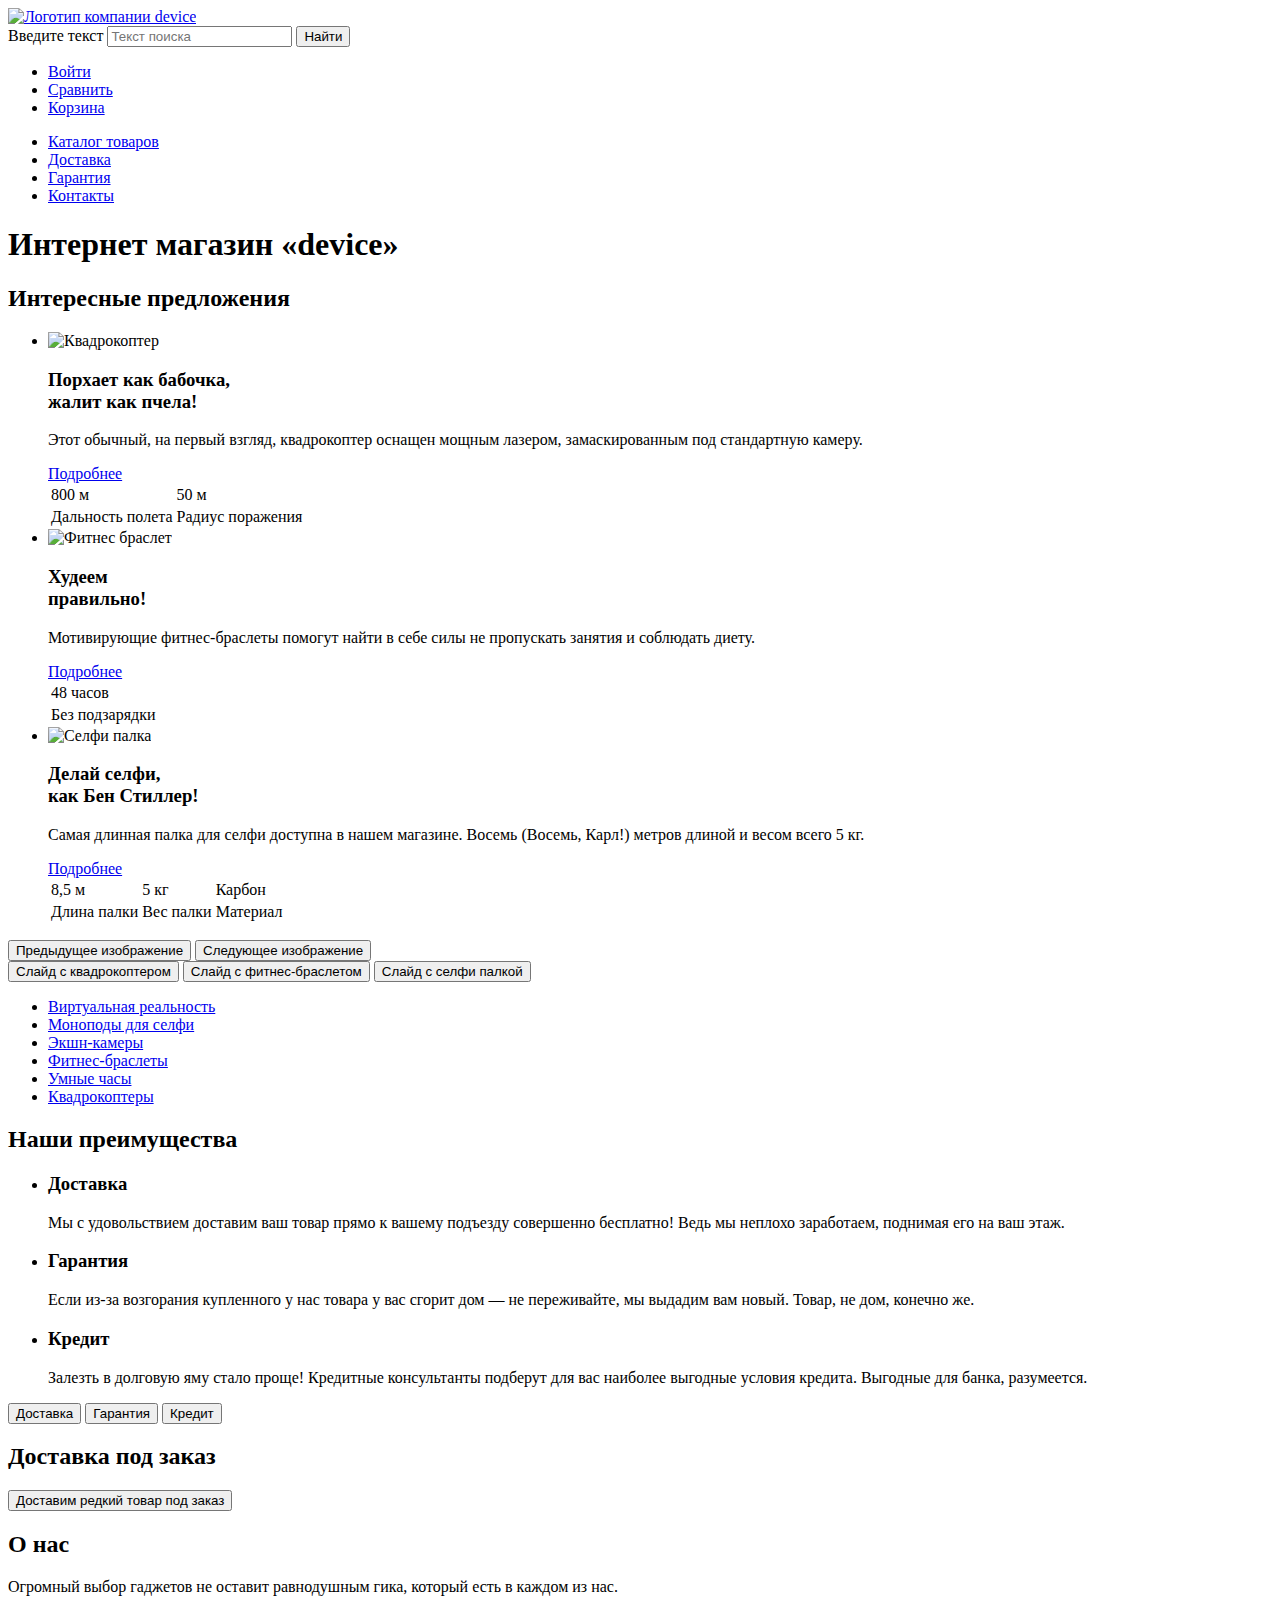
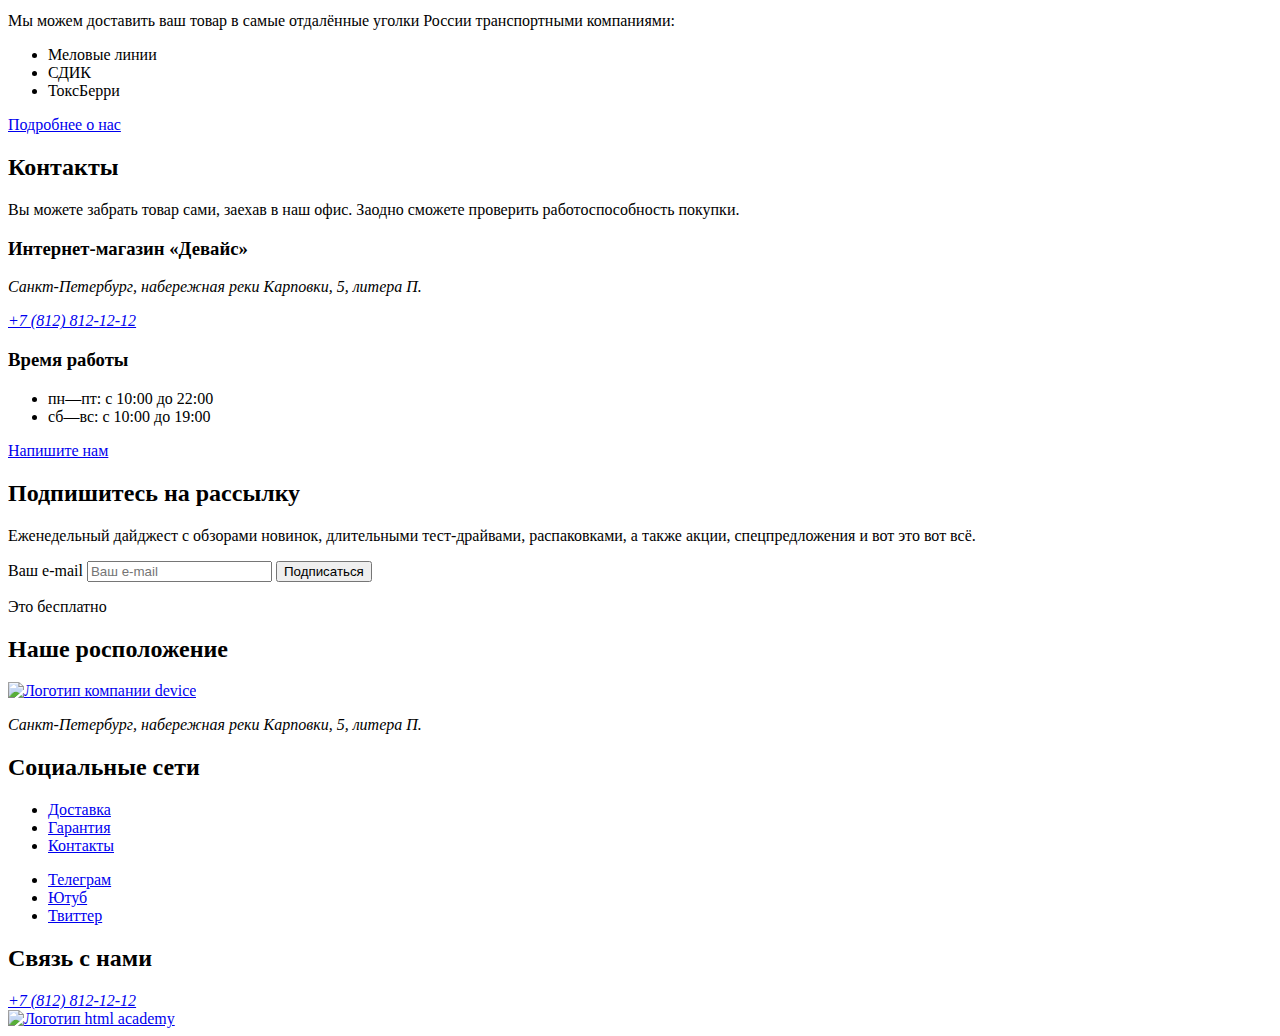
==== index.html @ d2fdb934 "Update index.html" ====
<!DOCTYPE html>
<html lang="ru">

<head>
  <meta charset="utf-8">
  <title>HTML Academy: Девайс</title>
</head>

<body>
  <header class="main_header">
    <nav class="main_navigation">
      <a class="logo" href="#">
        <img class="img_logo" src="#" alt="Логотип компании device">
      </a>
      <form class="main_search" action="https://echo.htmlacademy.ru/" method="post">
        <label class="visually_hidden" for="search">Введите текст</label>
        <input class="product_search" type="search" id="search" placeholder="Текст поиска">
        <button class="btn_search" type="submit">Найти</button>
      </form>
      <ul class="navigation_user">
        <li class="navigation_item">
          <a class="navigation_input" href="#">Войти</a>
        </li>
        <li class="navigation_item">
          <a class="navigation_compare" href="#">Сравнить</a>
        </li>
        <li class="navigation_item">
          <a class="navigation_basket" href="#">Корзина</a>
        </li>
      </ul>
      <ul class="navigation_list">
        <li class="navigation_item">
          <a class="dropdown_catalog " href="catalog.html">Каталог товаров</a>
        </li>
        <li class="navigation_item">
          <a class="navigation_delivery" href="#">Доставка</a>
        </li>
        <li class="navigation_item">
          <a class="navigation_warranty" href="#">Гарантия</a>
        </li>
        <li class="navigation_item">
          <a class="navigation_contacts" href="#">Контакты</a>
        </li>
      </ul>
    </nav>
  </header>

  <main class="main_index">
    <h1 class="visually_hidden">Интернет магазин «device»</h1>

    <section class="promo">
      <h2 class="visually_hidden">Интересные предложения</h2>
      <ul class="promo_slider">
        <li class="slider_item">
          <img class="img_quadrocopter" src="#" alt="Квадрокоптер">
          <h3 class="slogan_quadrocopter">Порхает как бабочка,<br>
            жалит как пчела!</h3>
          <p class="excerpt_quadrocopter">Этот обычный, на первый взгляд, квадрокоптер оснащен мощным лазером,
            замаскированным под стандартную камеру.</p>
          <a class="more_quadrocopter" href="#">Подробнее</a>
          <table class="desc">
            <tr class="desc_quadrocopter">
              <td class="value_distance">800 м</td>
              <td class="value_radius">50 м</td>
            </tr>
            <tr class="desc_quadrocopter">
              <td class="quadrocopter_distance">Дальность полета</td>
              <td class="quadrocopter_radius">Радиус поражения</td>
            </tr>
          </table>
        </li>
        <li class="slider_item">
          <img class="img_bracelet" src="#" alt="Фитнес браслет">
          <h3 class="slogan_bracelet">Худеем<br>
            правильно!</h3>
          <p class="excerpt_bracelet">Мотивирующие фитнес-браслеты помогут найти в себе силы не пропускать занятия и
            соблюдать диету.</p>
          <a class="more_bracelet" href="#">Подробнее</a>
          <table class="desc">
            <tr class="desc_bracelet">
              <td class="value_time">48 часов</td>
            </tr>
            <tr class="desc_bracelet">
              <td class="bracelet_time">Без подзарядки</td>
            </tr>
          </table>
        </li>
        <li class="slider_item">
          <img class="img_monopod" src="#" alt="Селфи палка">
          <h3 class="slogan_monopod">Делай селфи,<br>
            как Бен Стиллер! </h3>
          <p class="excerpt_monopod">Самая длинная палка для селфи доступна в нашем магазине. Восемь (Восемь, Карл!)
            метров
            длиной и весом всего 5 кг.</p>
          <a class="more_monopod" href="#">Подробнее</a>
          <table class="desc">
            <tr class="desc_monopod">
              <td class="value_long">8,5 м</td>
              <td class="value_weight">5 кг</td>
              <td class="value_material">Карбон</td>
            </tr>
            <tr class="desc_monopod">
              <td class="monopod_long">Длина палки</td>
              <td class="monopod_weight">Вес палки</td>
              <td class="monopod_material">Материал</td>
            </tr>
          </table>
        </li>
      </ul>
    </section>

    <div class="btn_slider">
      <button class="slider_btn slider_prev" type="button">
        <span class="visually_hidden">Предыдущее изображение</span>
      </button>
      <button class="slider_btn slider_next" type="button">
        <span class="visually_hidden">Следующее изображение</span>
      </button>
    </div>

    <div class="btn_slider">
      <button class="parination_btn" type="button">Слайд с квадрокоптером</button>
      <button class="parination_btn" type="button">Слайд с фитнес-браслетом</button>
      <button class="parination_btn" type="button">Слайд с селфи палкой</button>
    </div>

    <ul class="catalog_list">
      <li class="catalog_item">
        <a class="link_virtual" href="#">Виртуальная реальность</a>
      </li>
      <li class="catalog_item">
        <a class="link_monopod" href="#">Моноподы для селфи</a>
      </li>
      <li class="catalog_item">
        <a class="link_cameras" href="#">Экшн-камеры</a>
      </li>
      <li class="catalog_item">
        <a class="link_bracelet" href="#">Фитнес-браслеты</a>
      </li>
      <li class="catalog_item">
        <a class="link_watch" href="#">Умные часы</a>
      </li>
      <li class="catalog_item">
        <a class="link_quadrocopter" href="#">Квадрокоптеры</a>
      </li>
    </ul>

    <section class="advantages">
      <h2 class="visually_hidden">Наши преимущества</h2>
      <ul class="slider_advantages">
        <li class="slider_item">
          <h3>Доставка</h3>
          <p>Мы с удовольствием доставим ваш товар прямо к вашему подъезду совершенно бесплатно! Ведь мы неплохо
            заработаем, поднимая его на ваш этаж.</p>
        </li>
        <li class="slider_item">
          <h3>Гарантия</h3>
          <p>Если из-за возгорания купленного у нас товара у вас сгорит дом — не переживайте, мы выдадим вам новый.
            Товар,
            не дом, конечно же.</p>
        </li>
        <li class="slider_item">
          <h3>Кредит</h3>
          <p>Залезть в долговую яму стало проще! Кредитные консультанты подберут для вас наиболее выгодные условия
            кредита.
            Выгодные для банка, разумеется.</p>
        </li>
      </ul>
    </section>

    <div class="btn_advantages">
      <button type="button" class="btn_delivery">Доставка</button>
      <button type="button" class="btn_warranty">Гарантия</button>
      <button type="button" class="btn_credit">Кредит</button>
    </div>

    <section class="order">
      <h2 class="visually_hidden">Доставка под заказ</h2>
      <button type="button" class="btn_order">Доставим редкий товар под заказ</button>
    </section>

    <section class="about">
      <h2 class="about_title">О нас</h2>
      <p class="about_us">Огромный выбор гаджетов не оставит равнодушным гика, который есть в каждом из нас.</p>
      <p class="about_delivery">Мы можем доставить ваш товар в самые отдалённые уголки России транспортными компаниями:
      </p>
      <ul class="company">
        <li class="delivery_company">Меловые линии</li>
        <li class="delivery_company">СДИК</li>
        <li class="delivery_company">ТоксБерри</li>
      </ul>
      <a class="more_about" href="#">Подробнее о нас</a>
    </section>

    <section class="contacts">
      <h2 class="contacts_title">Контакты</h2>
      <p>Вы можете забрать товар сами, заехав в наш офис. Заодно сможете проверить работоспособность покупки. </p>
      <h3 class="contacts_subtitl">Интернет-магазин «Девайс»</h3>
      <address class="contacts_address">
        <p class="contacts_address_text">Санкт-Петербург, набережная реки Карповки, 5, литера П.</p>
        <a class="contacts_phone" href="tel:78128121212">+7 (812) 812-12-12</a>
      </address>
      <h3 class="contacts_subtitl">Время работы</h3>
      <ul class="contacts_schedule">
        <li class="contacts_schedule_items">пн—пт: с 10:00 до 22:00</li>
        <li class="contacts_schedule_items">сб—вс: с 10:00 до 19:00</li>
      </ul>
      <a class="more_contacts" href="#">Напишите нам</a>
    </section>

    <section class="mailing">
      <h2 class="mailing_title">Подпишитесь
        на рассылку</h2>
      <p>Еженедельный дайджест с обзорами новинок, длительными тест-драйвами, распаковками, а также акции,
        спецпредложения и вот это вот всё.</p>
      <form class="appointment_form" action="https://echo.htmlacademy.ru/" method="post">
        <label class="visually_hidden" for="user_email">Ваш e-mail</label>
        <input type="email" name="user_email" id="user_email" placeholder="Ваш e-mail">
        <button class="btn_subscribe" type="submit">Подписаться</button>
      </form>
      <p>Это бесплатно</p>
    </section>
  </main>

  <footer class="page_footer">
    <section class="footer_address">
      <h2 class="visually_hidden">Наше росположение</h2>
      <a class="logo" href="index.html">
        <img class="img_logo" src="#" alt="Логотип компании device">
      </a>
      <address class="footer_contacts_address">
        <p class="about_text">Санкт-Петербург, набережная реки Карповки, 5, литера П.</p>
      </address>
    </section>

    <section class="footer_social">
      <h2 class="visually_hidden">Социальные сети</h2>
      <ul class="footer_advantages_list">
        <li class="footer_advantages_item">
          <a class="advantages" href="#">
            <span class="btn_advantages">Доставка</span>
          </a>
        </li>
        <li class="footer_advantages_item">
          <a class="advantages" href="#">
            <span class="btn_advantages">Гарантия</span>
          </a>
        </li>
        <li class="footer_advantages_item">
          <a class="advantages" href="#">
            <span class="btn_advantages">Контакты</span>
          </a>
        </li>
      </ul>
      <ul class="footer_social_list">
        <li class="footer_social_item">
          <a class="button" href="https://t.me/htmlacademy">
            <span class="visually_hidden">Телеграм</span>
          </a>
        </li>
        <li class="footer_social_item">
          <a class="button" href="https://www.youtube.com/user/htmlacademyru">
            <span class="visually_hidden">Ютуб</span>
          </a>
        </li>
        <li class="footer_social_item">
          <a class="button" href="https://twitter.com/htmlacademy_ru">
            <span class="visually_hidden">Твиттер</span>
          </a>
        </li>
      </ul>
    </section>

    <section class="footer_contacts">
      <h2 class="visually_hidden">Связь с нами</h2>
      <address class="contacts_address">
        <a class="contacts_phone" href="tel:78128121212">+7 (812) 812-12-12</a>
      </address>
      <a class="logo" href="https://htmlacademy.ru/profile/id2011845">
        <img class="img_logo" src="#" alt="Логотип html academy">
      </a>
    </section>
  </footer>
</body>

</html>
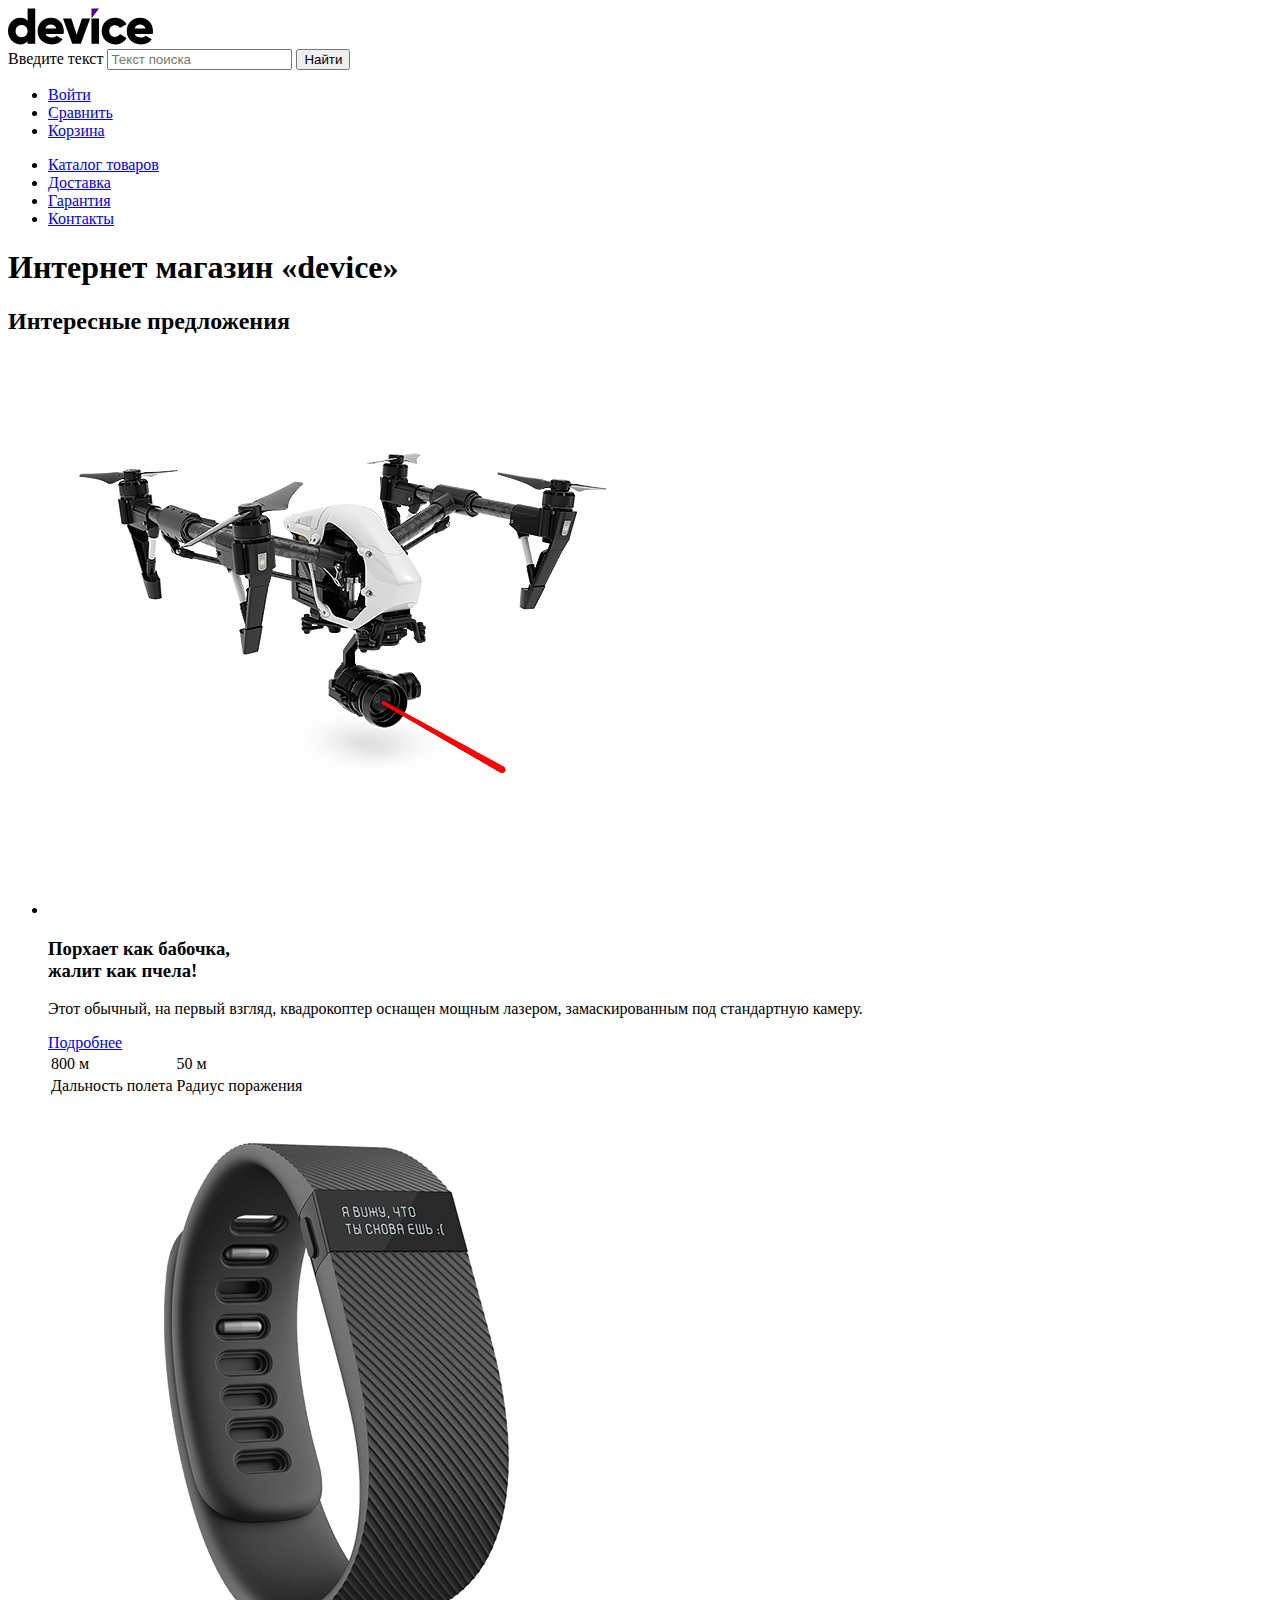
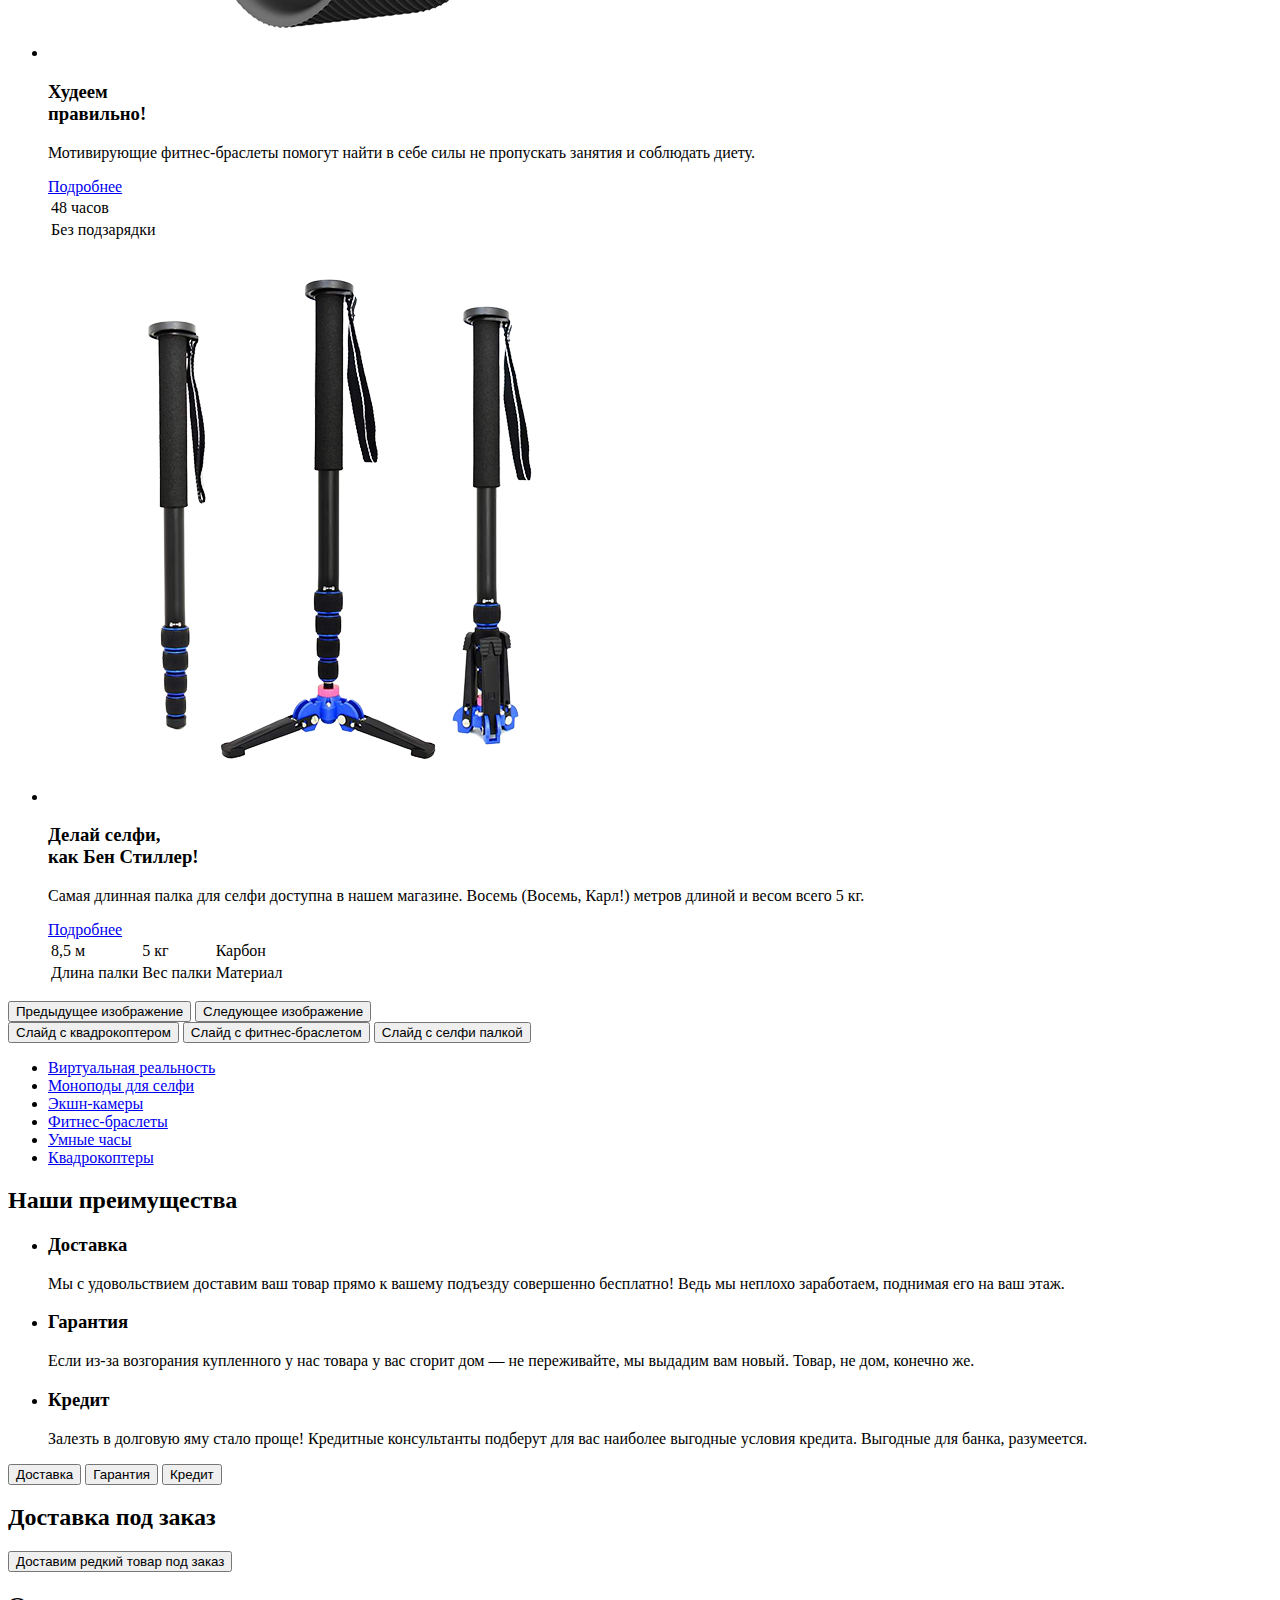
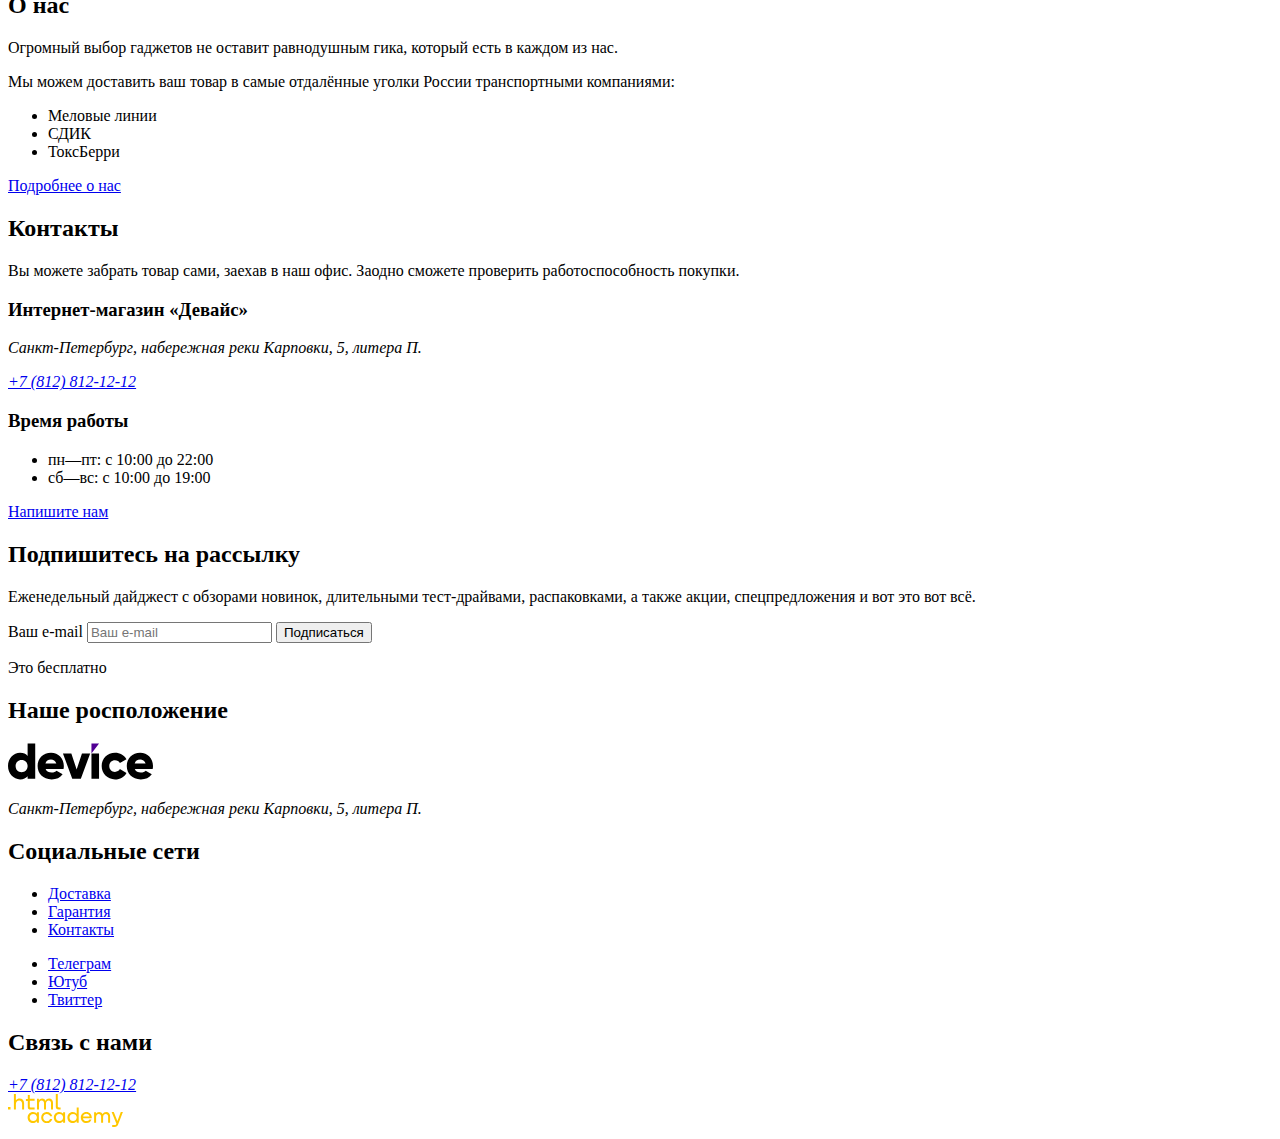
==== commit b3aa36e4: "Добавила контентные изображения" ====
--- a/index.html
+++ b/index.html
@@ -10,7 +10,7 @@
   <header class="main_header">
     <nav class="main_navigation">
       <a class="logo" href="#">
-        <img class="img_logo" src="#" alt="Логотип компании device">
+        <img class="img_logo" src="./images/logo_device.svg" alt="Логотип компании device">
       </a>
       <form class="main_search" action="https://echo.htmlacademy.ru/" method="post">
         <label class="visually_hidden" for="search">Введите текст</label>
@@ -19,7 +19,7 @@
       </form>
       <ul class="navigation_user">
         <li class="navigation_item">
-          <a class="navigation_input" href="#">Войти</a>
+          <a class="navigation_get" href="#">Войти</a>
         </li>
         <li class="navigation_item">
           <a class="navigation_compare" href="#">Сравнить</a>
@@ -52,7 +52,7 @@
       <h2 class="visually_hidden">Интересные предложения</h2>
       <ul class="promo_slider">
         <li class="slider_item">
-          <img class="img_quadrocopter" src="#" alt="Квадрокоптер">
+          <img class="img_quadrocopter" src="./images/promo_slider/quadrocopter.png" alt="Квадрокоптер">
           <h3 class="slogan_quadrocopter">Порхает как бабочка,<br>
             жалит как пчела!</h3>
           <p class="excerpt_quadrocopter">Этот обычный, на первый взгляд, квадрокоптер оснащен мощным лазером,
@@ -70,7 +70,7 @@
           </table>
         </li>
         <li class="slider_item">
-          <img class="img_bracelet" src="#" alt="Фитнес браслет">
+          <img class="img_bracelet" src="./images/promo_slider/bracelet.png" alt="Фитнес браслет">
           <h3 class="slogan_bracelet">Худеем<br>
             правильно!</h3>
           <p class="excerpt_bracelet">Мотивирующие фитнес-браслеты помогут найти в себе силы не пропускать занятия и
@@ -86,7 +86,7 @@
           </table>
         </li>
         <li class="slider_item">
-          <img class="img_monopod" src="#" alt="Селфи палка">
+          <img class="img_monopod" src="./images/promo_slider/monopod.png" alt="Селфи палка">
           <h3 class="slogan_monopod">Делай селфи,<br>
             как Бен Стиллер! </h3>
           <p class="excerpt_monopod">Самая длинная палка для селфи доступна в нашем магазине. Восемь (Восемь, Карл!)
@@ -119,9 +119,9 @@
     </div>
 
     <div class="btn_slider">
-      <button class="parination_btn" type="button">Слайд с квадрокоптером</button>
-      <button class="parination_btn" type="button">Слайд с фитнес-браслетом</button>
-      <button class="parination_btn" type="button">Слайд с селфи палкой</button>
+      <button class="quadrocopter_btn" type="button">Слайд с квадрокоптером</button>
+      <button class="bracelet_btn" type="button">Слайд с фитнес-браслетом</button>
+      <button class="monopod_btn" type="button">Слайд с селфи палкой</button>
     </div>
 
     <ul class="catalog_list">
@@ -226,7 +226,7 @@
     <section class="footer_address">
       <h2 class="visually_hidden">Наше росположение</h2>
       <a class="logo" href="index.html">
-        <img class="img_logo" src="#" alt="Логотип компании device">
+        <img class="img_logo" src="./images/logo_device.svg" alt="Логотип компании device">
       </a>
       <address class="footer_contacts_address">
         <p class="about_text">Санкт-Петербург, набережная реки Карповки, 5, литера П.</p>
@@ -277,7 +277,7 @@
         <a class="contacts_phone" href="tel:78128121212">+7 (812) 812-12-12</a>
       </address>
       <a class="logo" href="https://htmlacademy.ru/profile/id2011845">
-        <img class="img_logo" src="#" alt="Логотип html academy">
+        <img class="img_logo" src="./images/logo_htmlacademy.svg" alt="Логотип html academy">
       </a>
     </section>
   </footer>
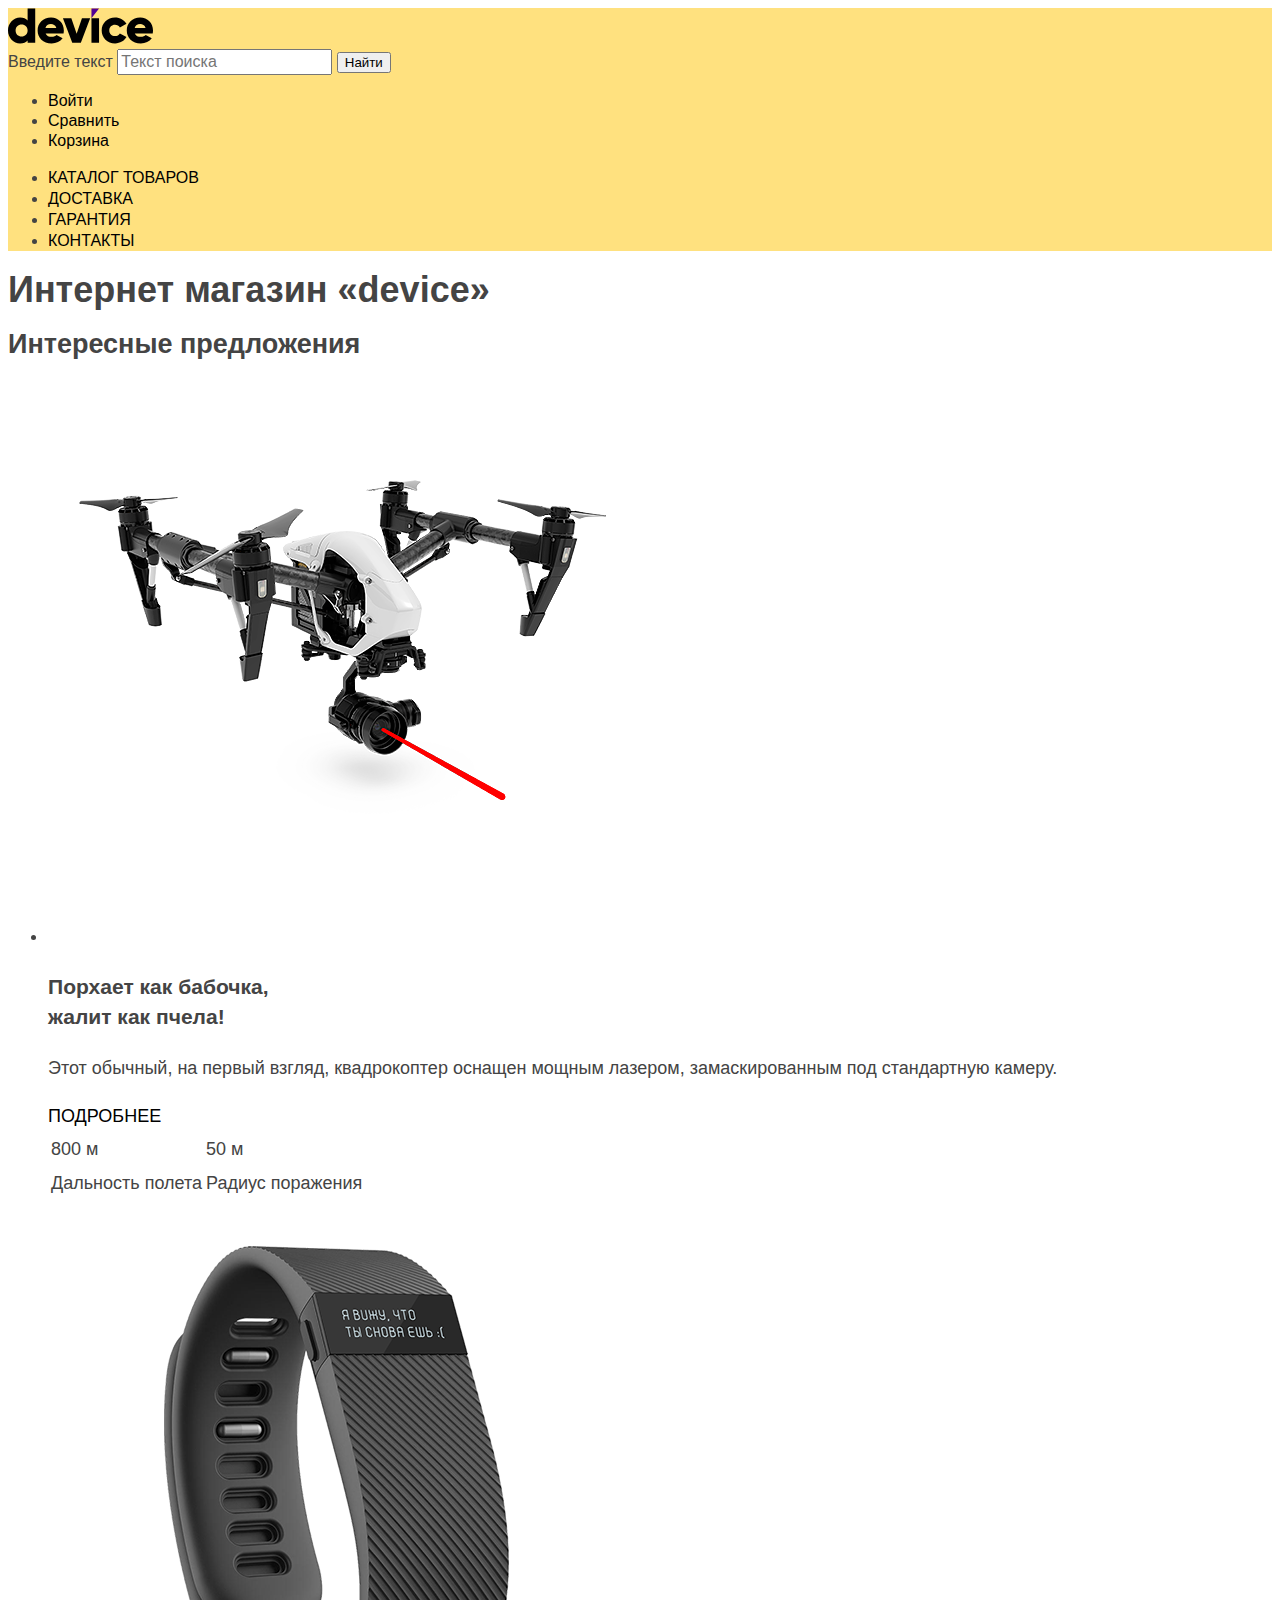
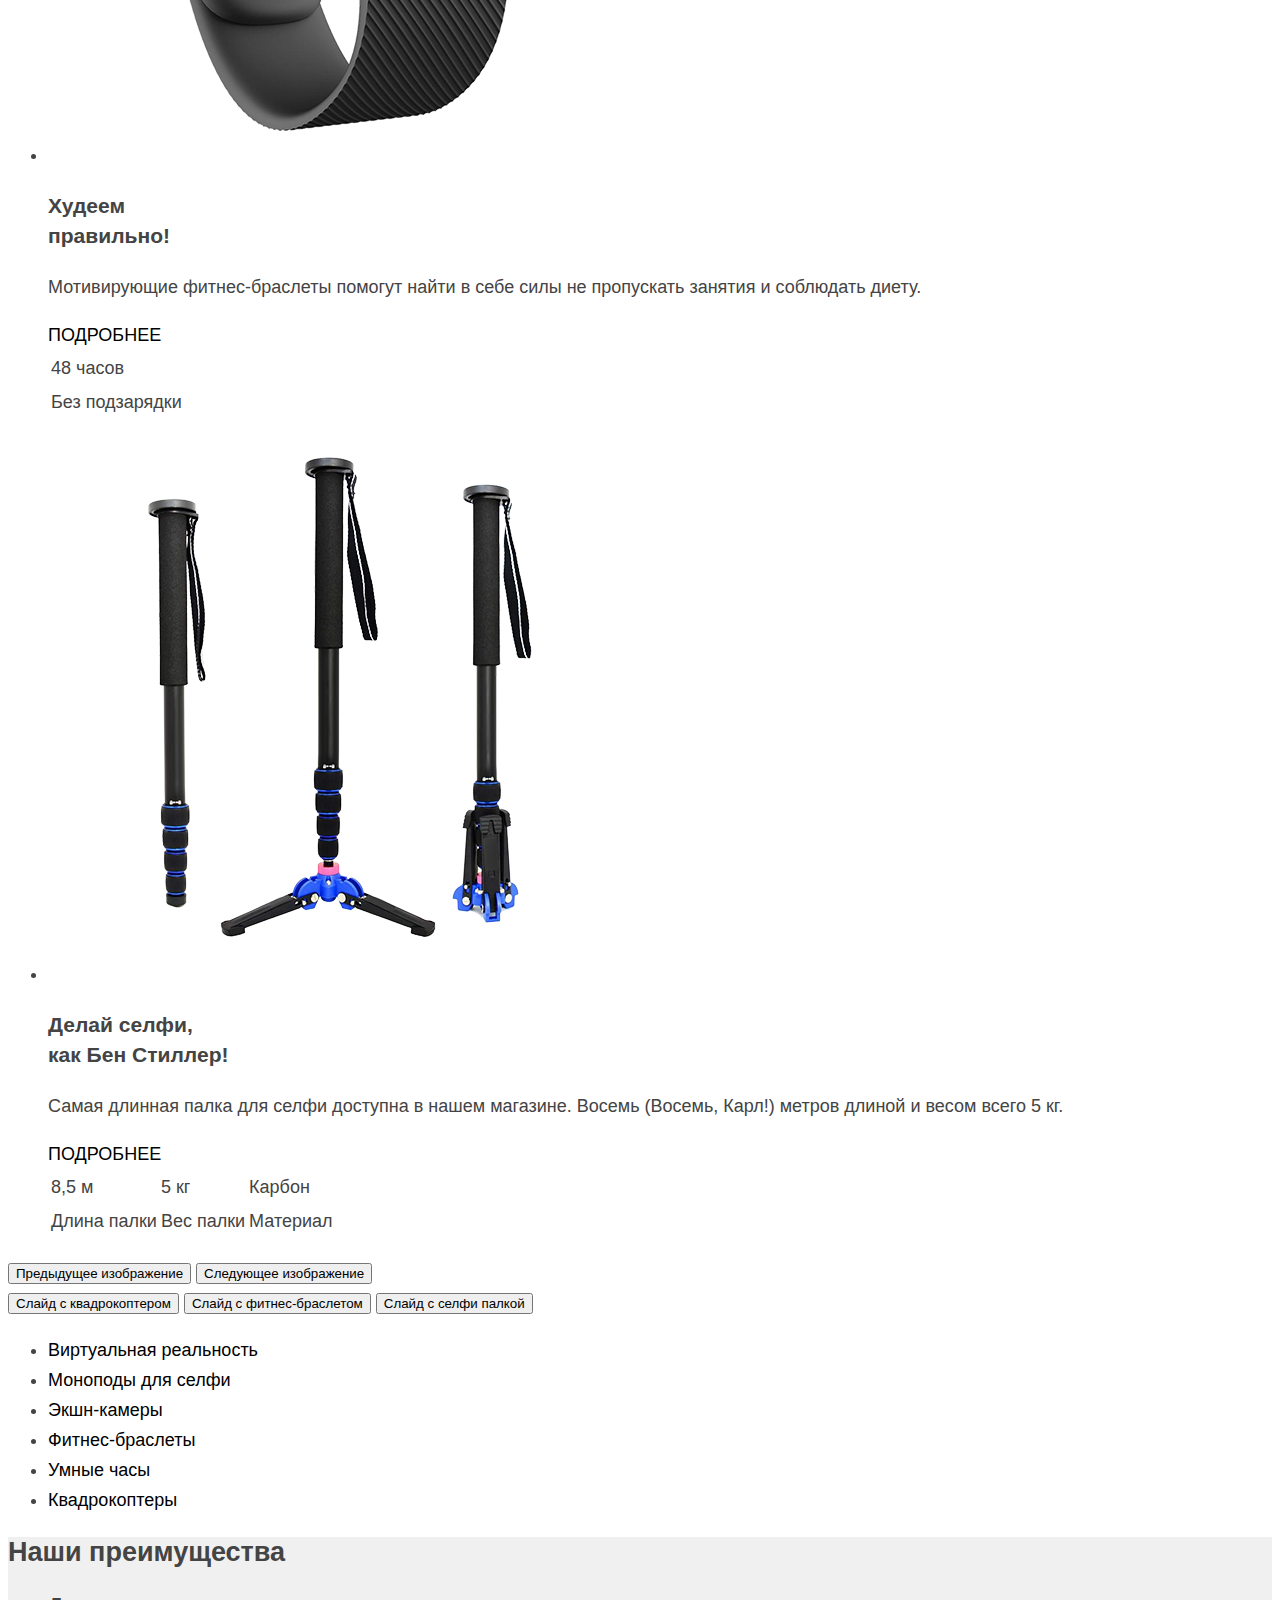
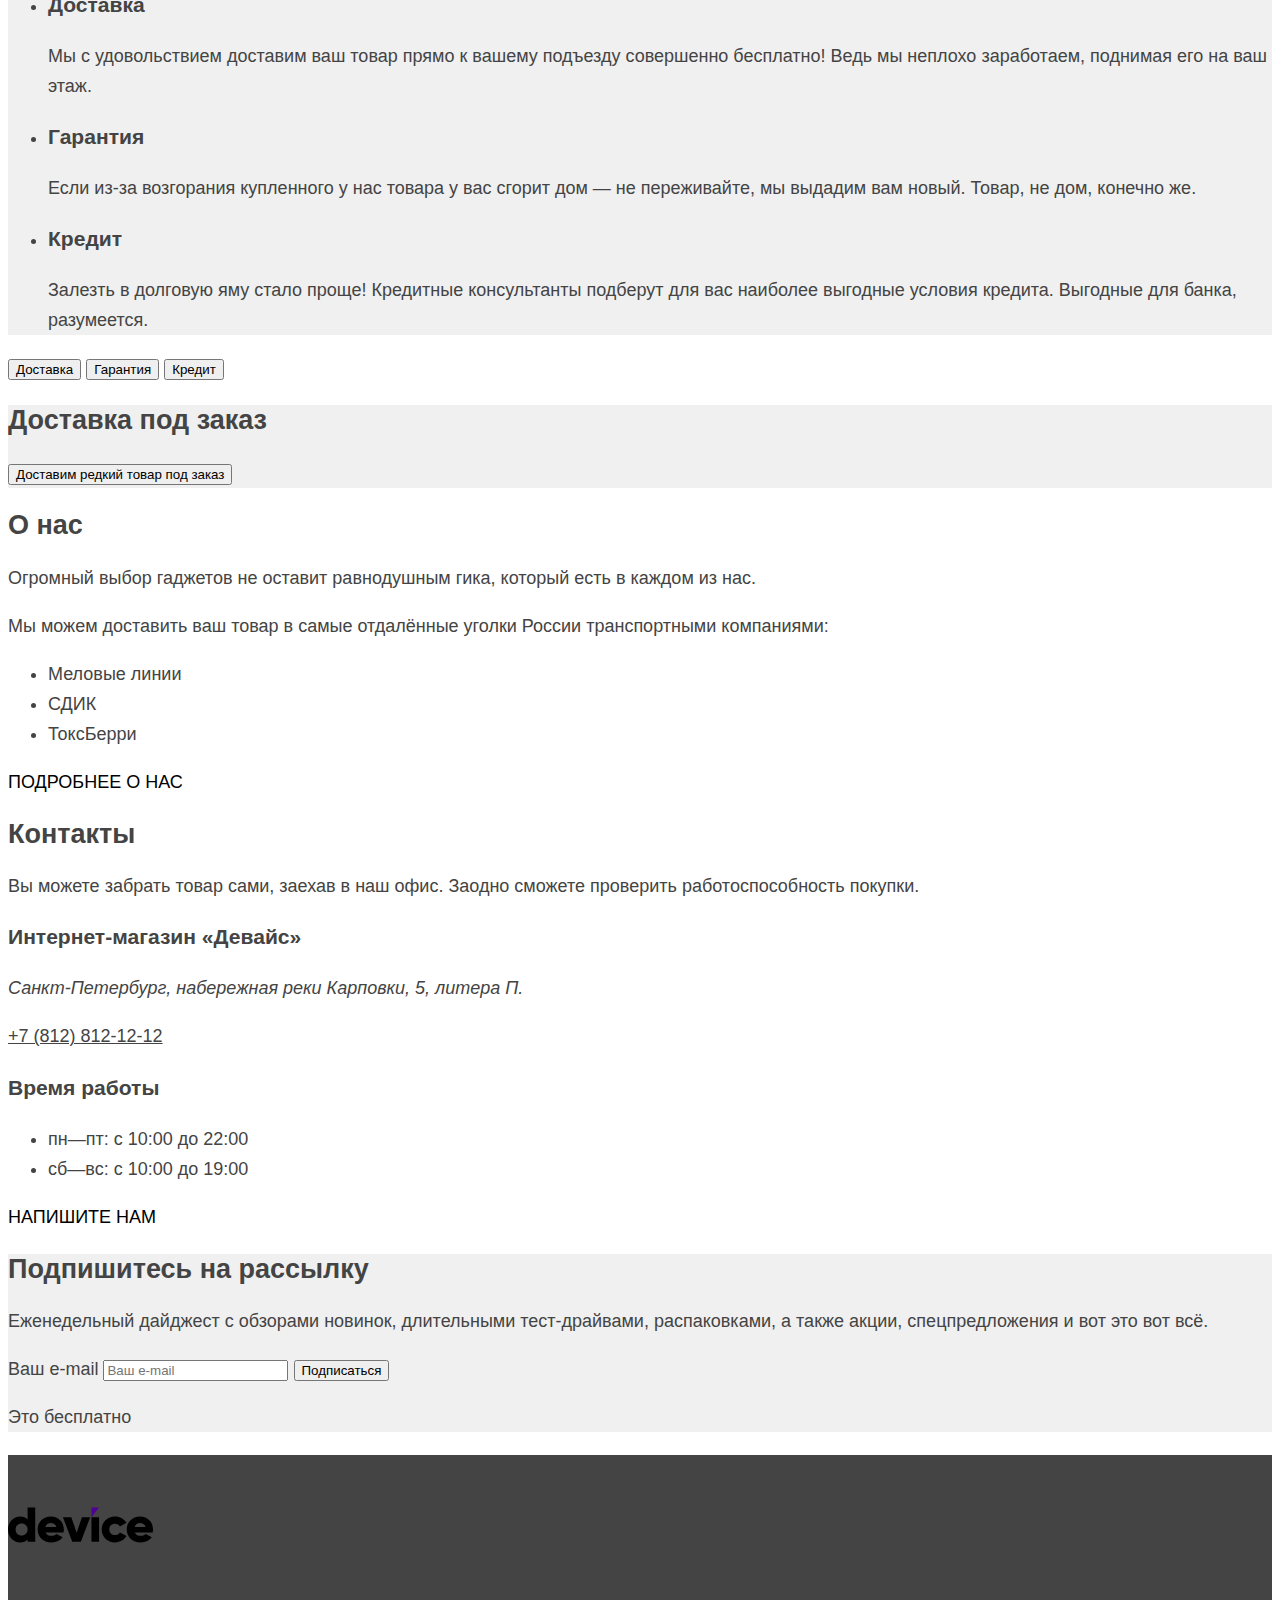
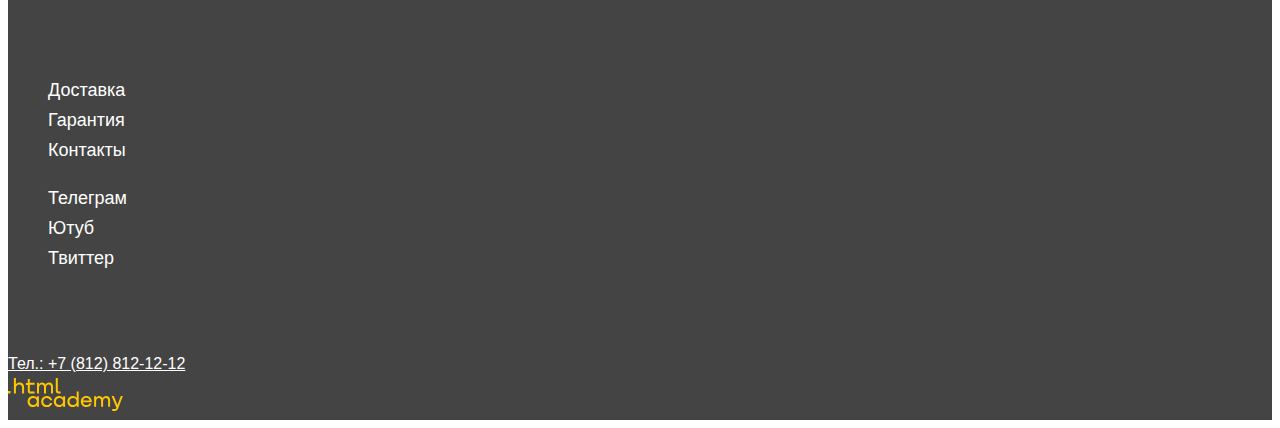
==== commit 2da50df1: "Merge pull request #5 from Alina-Tubolceva/master" ====
--- a/index.html
+++ b/index.html
@@ -4,13 +4,14 @@
 <head>
   <meta charset="utf-8">
   <title>HTML Academy: Девайс</title>
+  <link rel="stylesheet" href="./styles/styles.css">
 </head>
 
 <body>
   <header class="main_header">
     <nav class="main_navigation">
       <a class="logo" href="#">
-        <img class="img_logo" src="./images/logo_device.svg" alt="Логотип компании device">
+        <img class="img_logo" src="./images/logo_device.svg" width="145" height="36" alt="Логотип компании device">
       </a>
       <form class="main_search" action="https://echo.htmlacademy.ru/" method="post">
         <label class="visually_hidden" for="search">Введите текст</label>
@@ -19,27 +20,27 @@
       </form>
       <ul class="navigation_user">
         <li class="navigation_item">
-          <a class="navigation_get" href="#">Войти</a>
-        </li>
-        <li class="navigation_item">
-          <a class="navigation_compare" href="#">Сравнить</a>
-        </li>
-        <li class="navigation_item">
-          <a class="navigation_basket" href="#">Корзина</a>
+          <a class="navigation_link" href="#">Войти</a>
+        </li>
+        <li class="navigation_item">
+          <a class="navigation_link" href="#">Сравнить</a>
+        </li>
+        <li class="navigation_item">
+          <a class="navigation_link" href="#">Корзина</a>
         </li>
       </ul>
       <ul class="navigation_list">
         <li class="navigation_item">
-          <a class="dropdown_catalog " href="catalog.html">Каталог товаров</a>
-        </li>
-        <li class="navigation_item">
-          <a class="navigation_delivery" href="#">Доставка</a>
-        </li>
-        <li class="navigation_item">
-          <a class="navigation_warranty" href="#">Гарантия</a>
-        </li>
-        <li class="navigation_item">
-          <a class="navigation_contacts" href="#">Контакты</a>
+          <a class="navigation_link " href="#">Каталог товаров</a>
+        </li>
+        <li class="navigation_item">
+          <a class="navigation_link" href="#">Доставка</a>
+        </li>
+        <li class="navigation_item">
+          <a class="navigation_link" href="#">Гарантия</a>
+        </li>
+        <li class="navigation_item">
+          <a class="navigation_link" href="#">Контакты</a>
         </li>
       </ul>
     </nav>
@@ -52,12 +53,13 @@
       <h2 class="visually_hidden">Интересные предложения</h2>
       <ul class="promo_slider">
         <li class="slider_item">
-          <img class="img_quadrocopter" src="./images/promo_slider/quadrocopter.png" alt="Квадрокоптер">
+          <img class="img_quadrocopter" src="./images/promo_slider/quadrocopter.png" width="560" height="560"
+            alt="Квадрокоптер">
           <h3 class="slogan_quadrocopter">Порхает как бабочка,<br>
             жалит как пчела!</h3>
           <p class="excerpt_quadrocopter">Этот обычный, на первый взгляд, квадрокоптер оснащен мощным лазером,
             замаскированным под стандартную камеру.</p>
-          <a class="more_quadrocopter" href="#">Подробнее</a>
+          <a class="more" href="#">Подробнее</a>
           <table class="desc">
             <tr class="desc_quadrocopter">
               <td class="value_distance">800 м</td>
@@ -70,12 +72,13 @@
           </table>
         </li>
         <li class="slider_item">
-          <img class="img_bracelet" src="./images/promo_slider/bracelet.png" alt="Фитнес браслет">
+          <img class="img_bracelet" src="./images/promo_slider/bracelet.png" width="560" height="560"
+            alt="Фитнес браслет">
           <h3 class="slogan_bracelet">Худеем<br>
             правильно!</h3>
           <p class="excerpt_bracelet">Мотивирующие фитнес-браслеты помогут найти в себе силы не пропускать занятия и
             соблюдать диету.</p>
-          <a class="more_bracelet" href="#">Подробнее</a>
+          <a class="more" href="#">Подробнее</a>
           <table class="desc">
             <tr class="desc_bracelet">
               <td class="value_time">48 часов</td>
@@ -86,13 +89,13 @@
           </table>
         </li>
         <li class="slider_item">
-          <img class="img_monopod" src="./images/promo_slider/monopod.png" alt="Селфи палка">
+          <img class="img_monopod" src="./images/promo_slider/monopod.png" width="560" height="560" alt="Селфи палка">
           <h3 class="slogan_monopod">Делай селфи,<br>
             как Бен Стиллер! </h3>
           <p class="excerpt_monopod">Самая длинная палка для селфи доступна в нашем магазине. Восемь (Восемь, Карл!)
             метров
             длиной и весом всего 5 кг.</p>
-          <a class="more_monopod" href="#">Подробнее</a>
+          <a class="more" href="#">Подробнее</a>
           <table class="desc">
             <tr class="desc_monopod">
               <td class="value_long">8,5 м</td>
@@ -126,22 +129,22 @@
 
     <ul class="catalog_list">
       <li class="catalog_item">
-        <a class="link_virtual" href="#">Виртуальная реальность</a>
-      </li>
-      <li class="catalog_item">
-        <a class="link_monopod" href="#">Моноподы для селфи</a>
-      </li>
-      <li class="catalog_item">
-        <a class="link_cameras" href="#">Экшн-камеры</a>
-      </li>
-      <li class="catalog_item">
-        <a class="link_bracelet" href="#">Фитнес-браслеты</a>
-      </li>
-      <li class="catalog_item">
-        <a class="link_watch" href="#">Умные часы</a>
-      </li>
-      <li class="catalog_item">
-        <a class="link_quadrocopter" href="#">Квадрокоптеры</a>
+        <a class="link_more" href="#">Виртуальная реальность</a>
+      </li>
+      <li class="catalog_item">
+        <a class="link_more" href="catalog.html">Моноподы для селфи</a>
+      </li>
+      <li class="catalog_item">
+        <a class="link_more" href="#">Экшн-камеры</a>
+      </li>
+      <li class="catalog_item">
+        <a class="link_more" href="#">Фитнес-браслеты</a>
+      </li>
+      <li class="catalog_item">
+        <a class="link_more" href="#">Умные часы</a>
+      </li>
+      <li class="catalog_item">
+        <a class="link_more" href="#">Квадрокоптеры</a>
       </li>
     </ul>
 
@@ -189,7 +192,7 @@
         <li class="delivery_company">СДИК</li>
         <li class="delivery_company">ТоксБерри</li>
       </ul>
-      <a class="more_about" href="#">Подробнее о нас</a>
+      <a class="more" href="#">Подробнее о нас</a>
     </section>
 
     <section class="contacts">
@@ -205,7 +208,7 @@
         <li class="contacts_schedule_items">пн—пт: с 10:00 до 22:00</li>
         <li class="contacts_schedule_items">сб—вс: с 10:00 до 19:00</li>
       </ul>
-      <a class="more_contacts" href="#">Напишите нам</a>
+      <a class="more" href="#">Напишите нам</a>
     </section>
 
     <section class="mailing">
@@ -226,7 +229,7 @@
     <section class="footer_address">
       <h2 class="visually_hidden">Наше росположение</h2>
       <a class="logo" href="index.html">
-        <img class="img_logo" src="./images/logo_device.svg" alt="Логотип компании device">
+        <img class="img_logo" src="./images/logo_device.svg" width="145" height="36" alt="Логотип компании device">
       </a>
       <address class="footer_contacts_address">
         <p class="about_text">Санкт-Петербург, набережная реки Карповки, 5, литера П.</p>
@@ -237,34 +240,34 @@
       <h2 class="visually_hidden">Социальные сети</h2>
       <ul class="footer_advantages_list">
         <li class="footer_advantages_item">
-          <a class="advantages" href="#">
-            <span class="btn_advantages">Доставка</span>
+          <a class="advantages_link" href="#">
+            <span class="advantages_footer">Доставка</span>
           </a>
         </li>
         <li class="footer_advantages_item">
-          <a class="advantages" href="#">
-            <span class="btn_advantages">Гарантия</span>
+          <a class="advantages_link" href="#">
+            <span class="advantages_footer">Гарантия</span>
           </a>
         </li>
         <li class="footer_advantages_item">
-          <a class="advantages" href="#">
-            <span class="btn_advantages">Контакты</span>
+          <a class="advantages_link" href="#">
+            <span class="advantages_footerА">Контакты</span>
           </a>
         </li>
       </ul>
       <ul class="footer_social_list">
         <li class="footer_social_item">
-          <a class="button" href="https://t.me/htmlacademy">
+          <a class="social_link" href="https://t.me/htmlacademy">
             <span class="visually_hidden">Телеграм</span>
           </a>
         </li>
         <li class="footer_social_item">
-          <a class="button" href="https://www.youtube.com/user/htmlacademyru">
+          <a class="social_link" href="https://www.youtube.com/user/htmlacademyru">
             <span class="visually_hidden">Ютуб</span>
           </a>
         </li>
         <li class="footer_social_item">
-          <a class="button" href="https://twitter.com/htmlacademy_ru">
+          <a class="social_link" href="https://twitter.com/htmlacademy_ru">
             <span class="visually_hidden">Твиттер</span>
           </a>
         </li>
@@ -274,10 +277,10 @@
     <section class="footer_contacts">
       <h2 class="visually_hidden">Связь с нами</h2>
       <address class="contacts_address">
-        <a class="contacts_phone" href="tel:78128121212">+7 (812) 812-12-12</a>
+        <a class="contacts_phone" href="tel:78128121212">Тел.: +7 (812) 812-12-12</a>
       </address>
       <a class="logo" href="https://htmlacademy.ru/profile/id2011845">
-        <img class="img_logo" src="./images/logo_htmlacademy.svg" alt="Логотип html academy">
+        <img class="img_logo" src="./images/logo_htmlacademy.svg" width="115" height="33" alt="Логотип html academy">
       </a>
     </section>
   </footer>
--- a/styles/styles.css
+++ b/styles/styles.css
@@ -0,0 +1,210 @@
+@font-face {
+  font-family: "Rubik";
+  font-style: normal;
+  font-weight: 400;
+  src: url("../fonts/rubik/rubik-400.woff2") format("woff2");
+  font-display: swap;
+}
+
+@font-face {
+  font-family: "Rubik";
+  font-style: normal;
+  font-weight: 700;
+  src: url("../fonts/rubik/rubik-700.woff2") format("woff2");
+  font-display: swap;
+}
+
+@font-face {
+  font-family: "Raleway";
+  font-style: normal;
+  font-weight: 800;
+  src: url("../fonts/raleway/raleway-800.woff2") format("woff2");
+  font-display: swap;
+}
+
+body {
+  font-family: "Rubik", sans-serif;
+  font-size: 18px;
+  line-height: 30px;
+  font-weight: 400;
+  color: #444444;
+  background-color: #ffffff;
+}
+
+.main_navigation {
+  background: #FFE17F;
+  font-size: 16px;
+  line-height: 20px;
+}
+
+.product_search {
+  font-family: inherit;
+  font-size: 16px;
+  line-height: 20px;
+  color: #000000;
+}
+
+a:not(.contacts_phone) {
+  text-decoration: none;
+}
+
+.navigation_user .navigation_link {
+  font-family: inherit;
+  color: #000000;
+}
+
+.navigation_list .navigation_link {
+  font-family: "Raleway", sans-serif;
+  line-height: 21px;
+  color: #000000;
+  text-transform: uppercase;
+}
+
+.more {
+  font-family: "Raleway", sans-serif;
+  line-height: 21px;
+  color: #000000;
+  text-transform: uppercase;
+}
+
+.link_more {
+  font-family: "Raleway", sans-serif;
+  line-height: 24px;
+  color: #000000;
+}
+
+.contacts_phone {
+  font-family: inherit;
+  color: #444444;
+  font-style: normal;
+}
+
+.footer_contacts .contacts_phone {
+  font-family: inherit;
+  font-size: 16px;
+  line-height: 20px;
+  color: #ffffff;
+  background-color: #444444;
+}
+
+.advantages_link {
+  font-family: "Raleway", sans-serif;
+  line-height: 21px;
+  color: #ffffff;
+  background-color: #444444;
+}
+
+.social_link {
+  font-family: "Raleway", sans-serif;
+  line-height: 21px;
+  color: #ffffff;
+  background-color: #444444;
+}
+
+.breadcrumbs_link {
+  font-family: inherit;
+  font-size: 16px;
+  line-height: 19px;
+  color: #000000;
+}
+
+.product_card_link {
+  font-family: inherit;
+  font-size: 18px;
+  line-height: 20px;
+  color: #000000;
+}
+
+.number_link {
+  font-family: inherit;
+  font-size: 16px;
+  line-height: 20px;
+  color: #444444;
+}
+
+.advantages {
+  background: #F0F0F0;
+}
+
+.order {
+  background: #F0F0F0;
+}
+
+.mailing {
+  background: #F0F0F0;
+}
+
+.page_footer {
+  background: #444444;
+}
+
+.catalog_products {
+  background: #F0F0F0;
+}
+
+.main_inner {
+  background: #F0F0F0;
+}
+
+.product_list {
+  background: #ffffff;
+}
+
+.title_filter {
+  font-family: "Raleway", sans-serif;
+  font-size: 16px;
+  line-height: 19px;
+  color: #000000;
+  text-transform: uppercase;
+}
+
+.label_color {
+  font-size: 16px;
+  line-height: 19px;
+  color: #000000;
+}
+
+.bluetooth {
+  font-size: 16px;
+  line-height: 19px;
+  color: #000000;
+}
+
+.catalog_filter_title {
+  font-size: 18px;
+  line-height: 20px;
+  color: #000000;
+  font-weight: 700;
+}
+
+.inner_header_title {
+  font-family: "Raleway", sans-serif;
+  font-size: 50px;
+  line-height: 50px;
+  color: #000000;
+}
+
+.product_card_price {
+  line-height: 21px;
+  color: #444444;
+}
+
+.button_show_more {
+  font-family: "Raleway", sans-serif;
+  font-size: 16px;
+  line-height: 19px;
+  align-items: center;
+  text-align: center;
+  text-transform: uppercase;
+  color: #000000;
+  background-color: #ffffff;
+  border: 3px solid #E5E5E5;
+}
+
+.pagination {
+  font-family: "Raleway", sans-serif;
+  line-height: 21px;
+  align-items: center;
+  text-transform: uppercase;
+  color: #000000;
+}
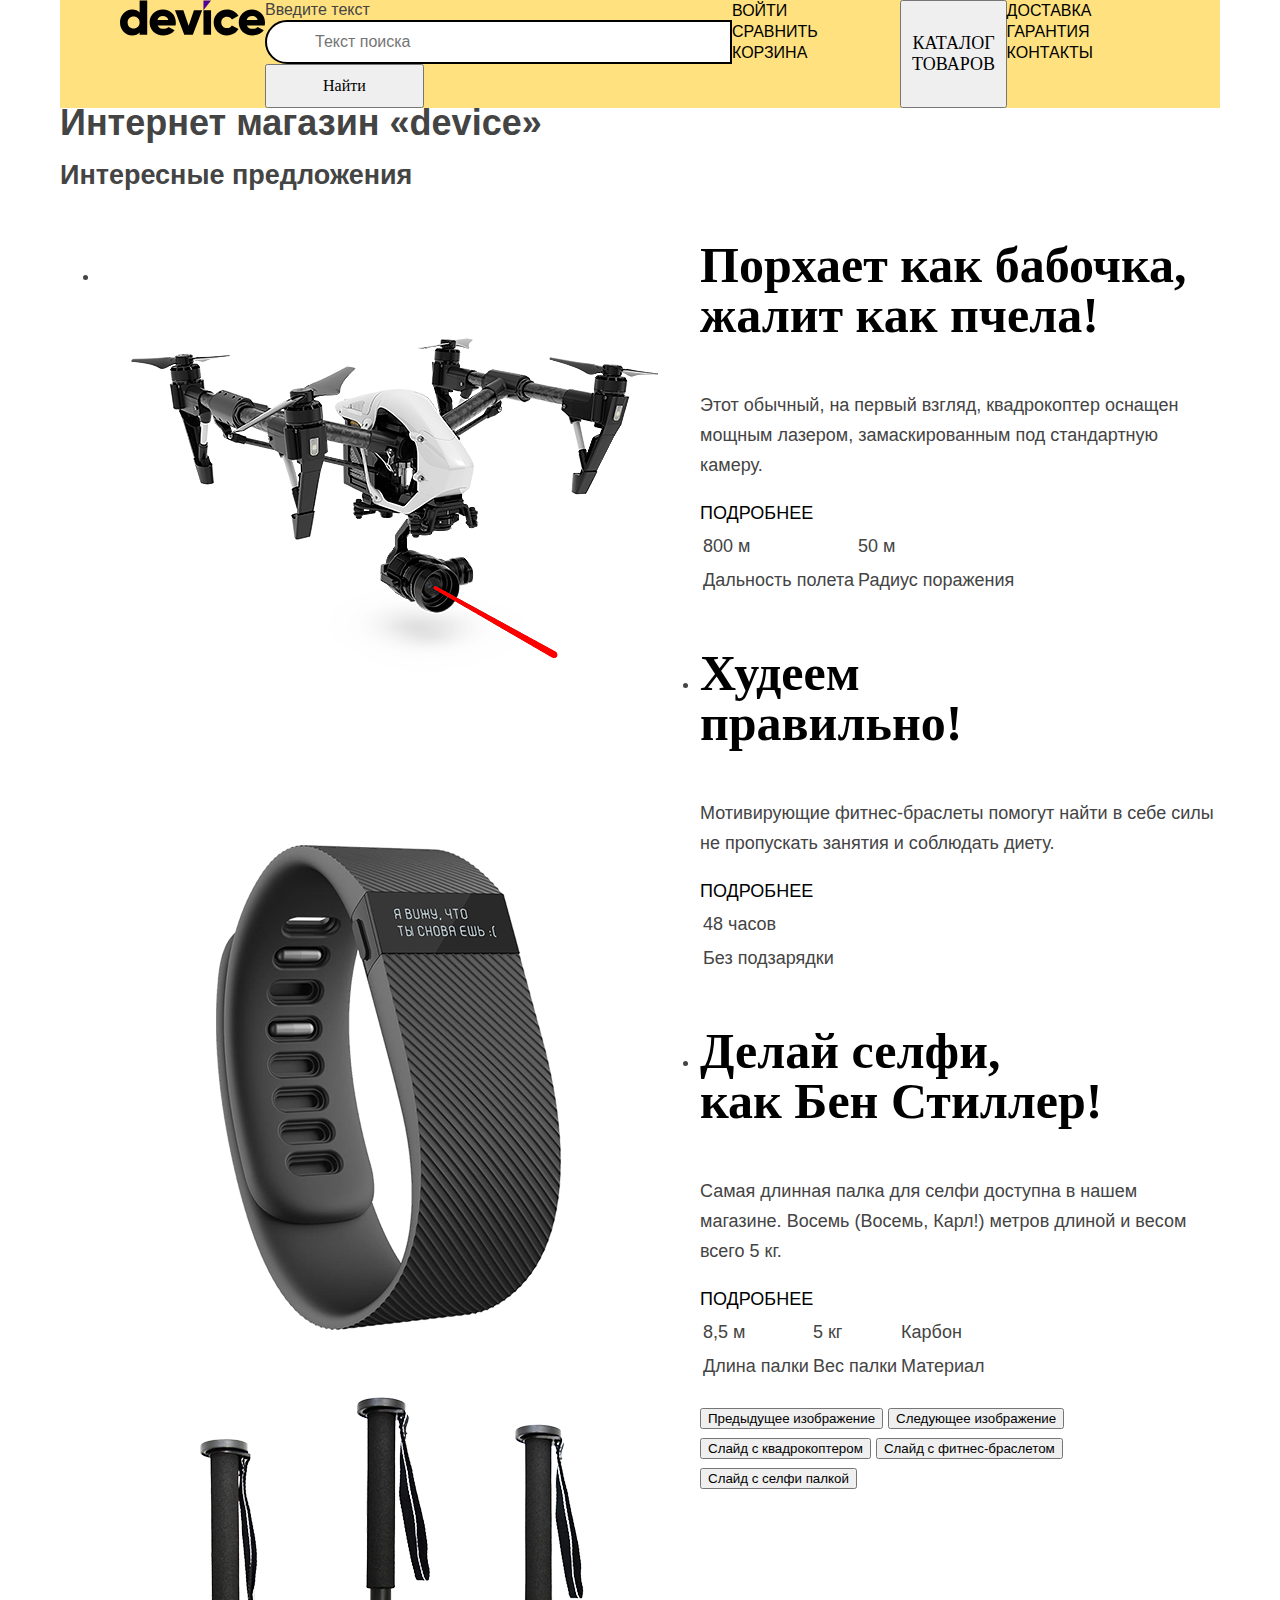
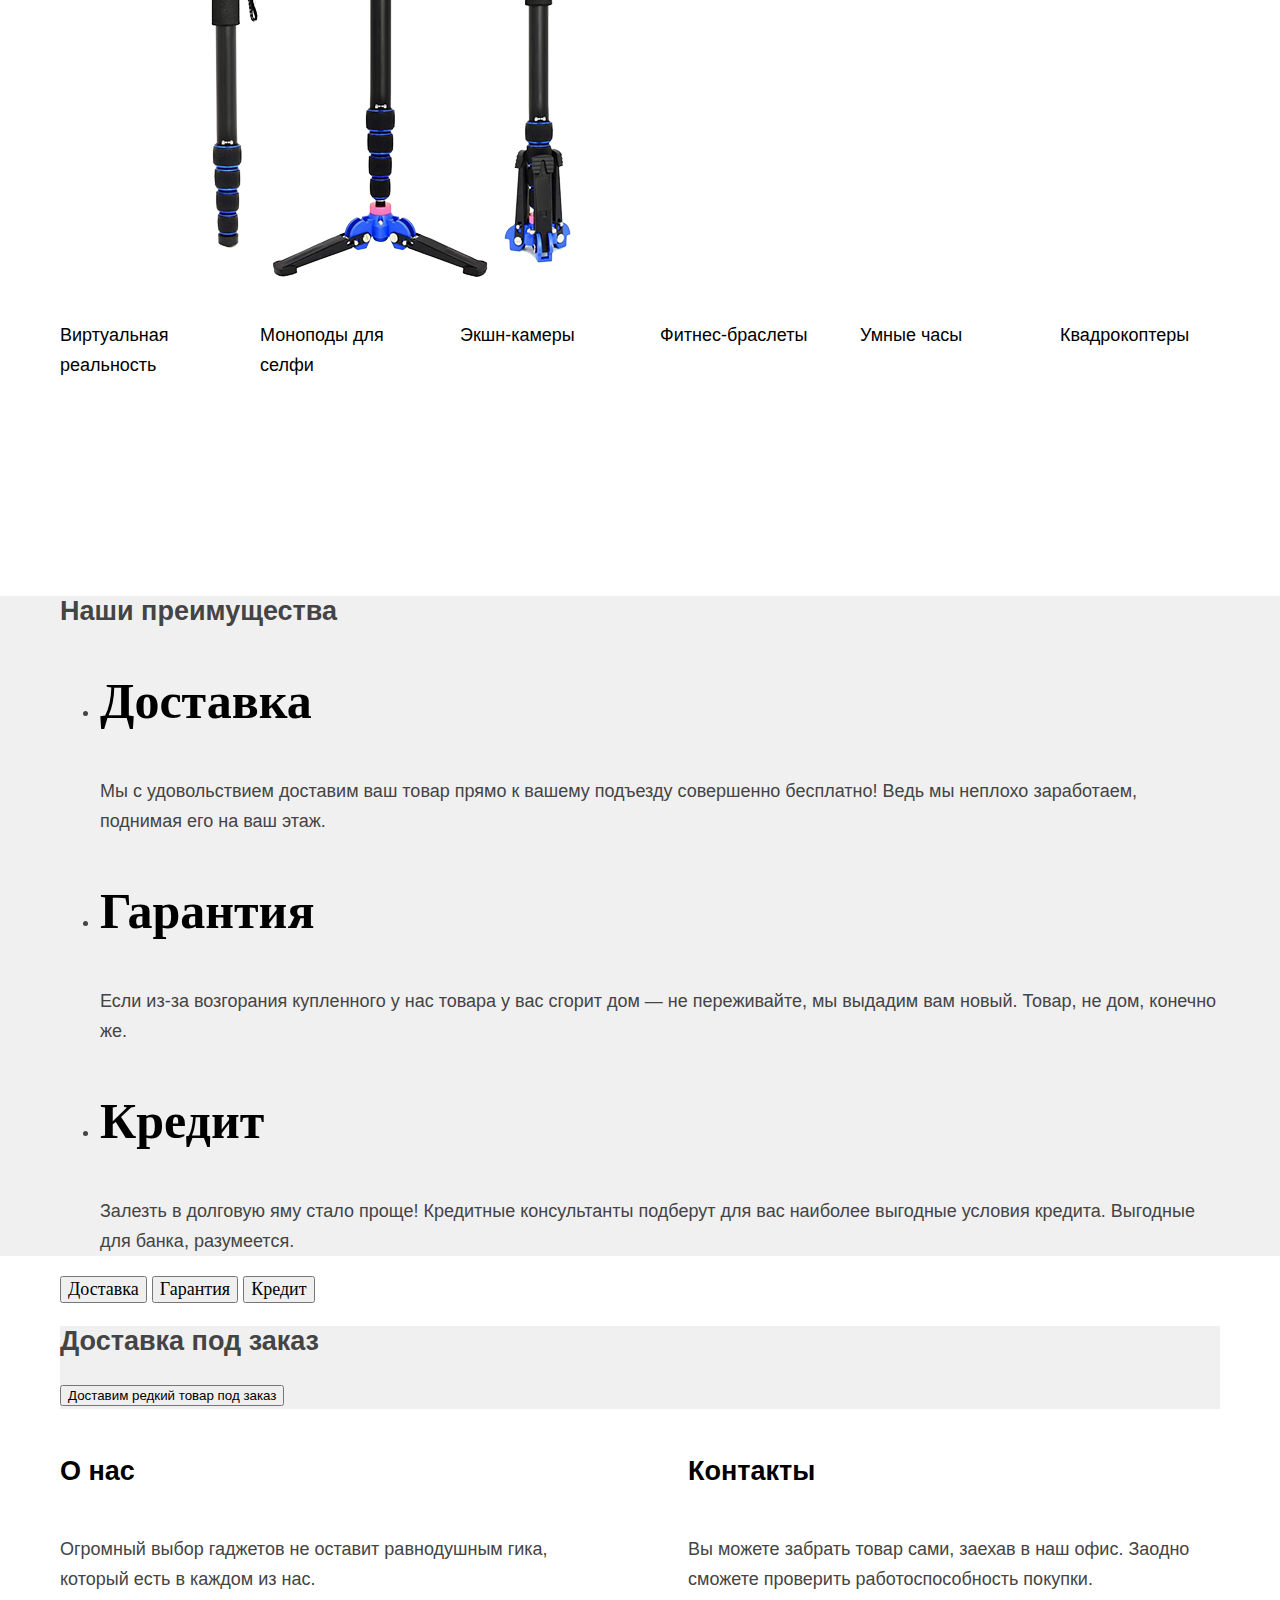
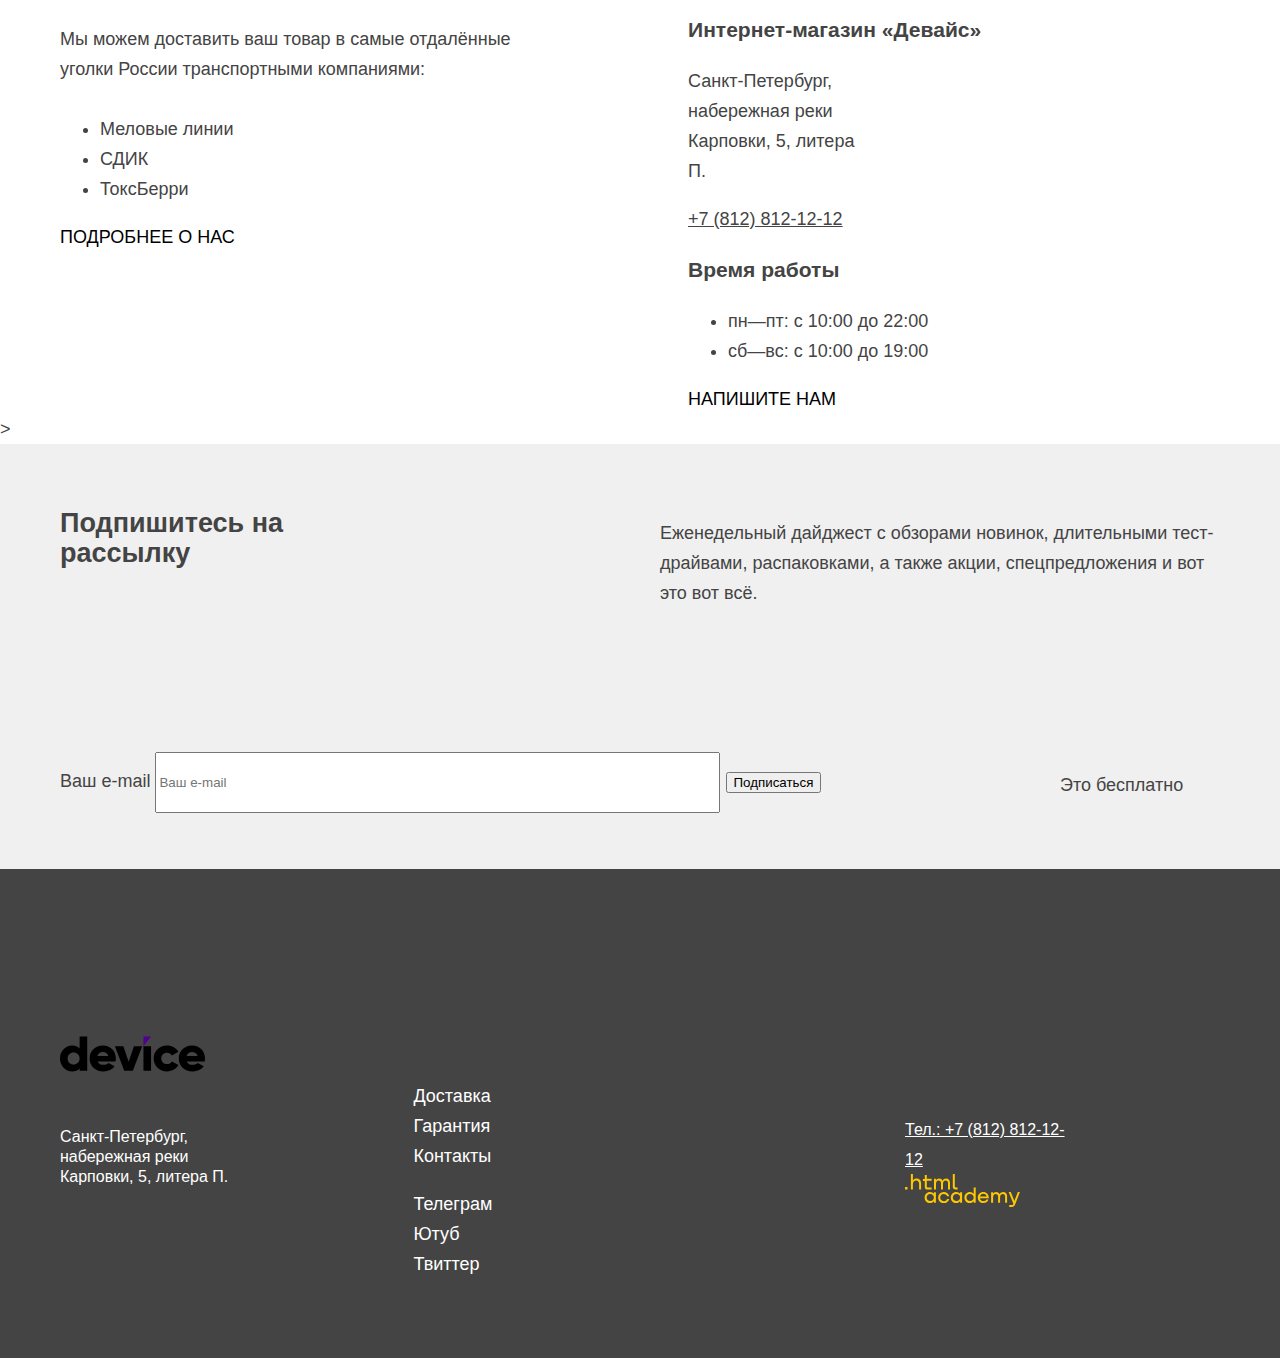
==== commit c4ff0d11: "Merge pull request #6 from Alina-Tubolceva/master" ====
--- a/index.html
+++ b/index.html
@@ -1,289 +1,299 @@
 <!DOCTYPE html>
 <html lang="ru">
 
-<head>
-  <meta charset="utf-8">
-  <title>HTML Academy: Девайс</title>
-  <link rel="stylesheet" href="./styles/styles.css">
-</head>
-
-<body>
-  <header class="main_header">
-    <nav class="main_navigation">
-      <a class="logo" href="#">
-        <img class="img_logo" src="./images/logo_device.svg" width="145" height="36" alt="Логотип компании device">
-      </a>
-      <form class="main_search" action="https://echo.htmlacademy.ru/" method="post">
-        <label class="visually_hidden" for="search">Введите текст</label>
-        <input class="product_search" type="search" id="search" placeholder="Текст поиска">
-        <button class="btn_search" type="submit">Найти</button>
-      </form>
-      <ul class="navigation_user">
-        <li class="navigation_item">
-          <a class="navigation_link" href="#">Войти</a>
-        </li>
-        <li class="navigation_item">
-          <a class="navigation_link" href="#">Сравнить</a>
-        </li>
-        <li class="navigation_item">
-          <a class="navigation_link" href="#">Корзина</a>
+  <head>
+    <meta charset="utf-8">
+    <title>HTML Academy: Девайс</title>
+    <link rel="stylesheet" href="./styles/styles.css">
+  </head>
+
+  <body>
+    <header class="main_header">
+      <nav class="main_navigation">
+        <a class="logo" href="#">
+          <img class="img_logo" src="./images/logo_device.svg" width="145" height="36" alt="Логотип компании device">
+        </a>
+        <form class="main_search" action="https://echo.htmlacademy.ru/" method="post">
+          <label class="visually_hidden" for="search">Введите текст</label>
+          <input class="product_search" type="search" id="search" placeholder="Текст поиска">
+          <button class="btn_search" type="submit">Найти</button>
+        </form>
+        <ul class="navigation_user">
+          <li class="navigation_item">
+            <a class="navigation_link" href="#">Войти</a>
+          </li>
+          <li class="navigation_item">
+            <a class="navigation_link" href="#">Сравнить</a>
+          </li>
+          <li class="navigation_item">
+            <a class="navigation_link" href="#">Корзина</a>
+          </li>
+        </ul>
+        <button class="dropdown_link ">Каталог товаров</button>
+        <ul class="navigation_list">
+          <li class="navigation_item">
+            <a class="navigation_link" href="#">Доставка</a>
+          </li>
+          <li class="navigation_item">
+            <a class="navigation_link" href="#">Гарантия</a>
+          </li>
+          <li class="navigation_item">
+            <a class="navigation_link" href="#">Контакты</a>
+          </li>
+        </ul>
+      </nav>
+    </header>
+
+    <main class="main_container main_index">
+      <h1 class="visually_hidden container">Интернет магазин «device»</h1>
+      <section class="promo container">
+        <h2 class="visually_hidden">Интересные предложения</h2>
+        <ul class="promo_slider">
+          <li class="slider_item">
+            <img class="img_promo" src="./images/promo_slider/quadrocopter.png" width="560" height="560"
+              alt="Квадрокоптер">
+            <h3 class="slogan_promo">Порхает как бабочка,<br>
+              жалит как пчела!</h3>
+            <p class="description_promo">Этот обычный, на первый взгляд, квадрокоптер оснащен мощным лазером,
+              замаскированным под стандартную камеру.</p>
+            <a class="more" href="#">Подробнее</a>
+            <table class="desc">
+              <tr class="characteristic_promo">
+                <td class="value_distance">800 м</td>
+                <td class="value_radius">50 м</td>
+              </tr>
+              <tr class="characteristic_promo">
+                <td class="quadrocopter_distance">Дальность полета</td>
+                <td class="quadrocopter_radius">Радиус поражения</td>
+              </tr>
+            </table>
+          </li>
+          <li class="slider_item">
+            <img class="img_promo" src="./images/promo_slider/bracelet.png" width="560" height="560"
+              alt="Фитнес браслет">
+            <h3 class="slogan_promo">Худеем<br>
+              правильно!</h3>
+            <p class="description_promo">Мотивирующие фитнес-браслеты помогут найти в себе силы не пропускать занятия и
+              соблюдать диету.</p>
+            <a class="more" href="#">Подробнее</a>
+            <table class="desc">
+              <tr class="characteristic_promo">
+                <td class="value_time">48 часов</td>
+              </tr>
+              <tr class="characteristic_promo">
+                <td class="bracelet_time">Без подзарядки</td>
+              </tr>
+            </table>
+          </li>
+          <li class="slider_item">
+            <img class="img_promo" src="./images/promo_slider/monopod.png" width="560" height="560" alt="Селфи палка">
+            <h3 class="slogan_promo">Делай селфи,<br>
+              как Бен Стиллер! </h3>
+            <p class="description_promo">Самая длинная палка для селфи доступна в нашем магазине. Восемь (Восемь, Карл!)
+              метров
+              длиной и весом всего 5 кг.</p>
+            <a class="more" href="#">Подробнее</a>
+            <table class="desc">
+              <tr class="characteristic_promo">
+                <td class="value_long">8,5 м</td>
+                <td class="value_weight">5 кг</td>
+                <td class="value_material">Карбон</td>
+              </tr>
+              <tr class="characteristic_promo">
+                <td class="monopod_long">Длина палки</td>
+                <td class="monopod_weight">Вес палки</td>
+                <td class="monopod_material">Материал</td>
+              </tr>
+            </table>
+          </li>
+        </ul>
+      </section>
+
+      <div class="btn_slider container">
+        <button class="slider_btn slider_prev" type="button">
+          <span class="visually_hidden">Предыдущее изображение</span>
+        </button>
+        <button class="slider_btn slider_next" type="button">
+          <span class="visually_hidden">Следующее изображение</span>
+        </button>
+      </div>
+
+      <div class="btn_slider container">
+        <button class="quadrocopter_btn" type="button">Слайд с квадрокоптером</button>
+        <button class="bracelet_btn" type="button">Слайд с фитнес-браслетом</button>
+        <button class="monopod_btn" type="button">Слайд с селфи палкой</button>
+      </div>
+
+      <ul class="catalog_list container">
+        <li class="catalog_item">
+          <a class="link_more" href="#">Виртуальная реальность</a>
+        </li>
+        <li class="catalog_item">
+          <a class="link_more" href="catalog.html">Моноподы для селфи</a>
+        </li>
+        <li class="catalog_item">
+          <a class="link_more" href="#">Экшн-камеры</a>
+        </li>
+        <li class="catalog_item">
+          <a class="link_more" href="#">Фитнес-браслеты</a>
+        </li>
+        <li class="catalog_item">
+          <a class="link_more" href="#">Умные часы</a>
+        </li>
+        <li class="catalog_item">
+          <a class="link_more" href="#">Квадрокоптеры</a>
         </li>
       </ul>
-      <ul class="navigation_list">
-        <li class="navigation_item">
-          <a class="navigation_link " href="#">Каталог товаров</a>
-        </li>
-        <li class="navigation_item">
-          <a class="navigation_link" href="#">Доставка</a>
-        </li>
-        <li class="navigation_item">
-          <a class="navigation_link" href="#">Гарантия</a>
-        </li>
-        <li class="navigation_item">
-          <a class="navigation_link" href="#">Контакты</a>
-        </li>
-      </ul>
-    </nav>
-  </header>
-
-  <main class="main_index">
-    <h1 class="visually_hidden">Интернет магазин «device»</h1>
-
-    <section class="promo">
-      <h2 class="visually_hidden">Интересные предложения</h2>
-      <ul class="promo_slider">
-        <li class="slider_item">
-          <img class="img_quadrocopter" src="./images/promo_slider/quadrocopter.png" width="560" height="560"
-            alt="Квадрокоптер">
-          <h3 class="slogan_quadrocopter">Порхает как бабочка,<br>
-            жалит как пчела!</h3>
-          <p class="excerpt_quadrocopter">Этот обычный, на первый взгляд, квадрокоптер оснащен мощным лазером,
-            замаскированным под стандартную камеру.</p>
-          <a class="more" href="#">Подробнее</a>
-          <table class="desc">
-            <tr class="desc_quadrocopter">
-              <td class="value_distance">800 м</td>
-              <td class="value_radius">50 м</td>
-            </tr>
-            <tr class="desc_quadrocopter">
-              <td class="quadrocopter_distance">Дальность полета</td>
-              <td class="quadrocopter_radius">Радиус поражения</td>
-            </tr>
-          </table>
-        </li>
-        <li class="slider_item">
-          <img class="img_bracelet" src="./images/promo_slider/bracelet.png" width="560" height="560"
-            alt="Фитнес браслет">
-          <h3 class="slogan_bracelet">Худеем<br>
-            правильно!</h3>
-          <p class="excerpt_bracelet">Мотивирующие фитнес-браслеты помогут найти в себе силы не пропускать занятия и
-            соблюдать диету.</p>
-          <a class="more" href="#">Подробнее</a>
-          <table class="desc">
-            <tr class="desc_bracelet">
-              <td class="value_time">48 часов</td>
-            </tr>
-            <tr class="desc_bracelet">
-              <td class="bracelet_time">Без подзарядки</td>
-            </tr>
-          </table>
-        </li>
-        <li class="slider_item">
-          <img class="img_monopod" src="./images/promo_slider/monopod.png" width="560" height="560" alt="Селфи палка">
-          <h3 class="slogan_monopod">Делай селфи,<br>
-            как Бен Стиллер! </h3>
-          <p class="excerpt_monopod">Самая длинная палка для селфи доступна в нашем магазине. Восемь (Восемь, Карл!)
-            метров
-            длиной и весом всего 5 кг.</p>
-          <a class="more" href="#">Подробнее</a>
-          <table class="desc">
-            <tr class="desc_monopod">
-              <td class="value_long">8,5 м</td>
-              <td class="value_weight">5 кг</td>
-              <td class="value_material">Карбон</td>
-            </tr>
-            <tr class="desc_monopod">
-              <td class="monopod_long">Длина палки</td>
-              <td class="monopod_weight">Вес палки</td>
-              <td class="monopod_material">Материал</td>
-            </tr>
-          </table>
-        </li>
-      </ul>
-    </section>
-
-    <div class="btn_slider">
-      <button class="slider_btn slider_prev" type="button">
-        <span class="visually_hidden">Предыдущее изображение</span>
-      </button>
-      <button class="slider_btn slider_next" type="button">
-        <span class="visually_hidden">Следующее изображение</span>
-      </button>
-    </div>
-
-    <div class="btn_slider">
-      <button class="quadrocopter_btn" type="button">Слайд с квадрокоптером</button>
-      <button class="bracelet_btn" type="button">Слайд с фитнес-браслетом</button>
-      <button class="monopod_btn" type="button">Слайд с селфи палкой</button>
-    </div>
-
-    <ul class="catalog_list">
-      <li class="catalog_item">
-        <a class="link_more" href="#">Виртуальная реальность</a>
-      </li>
-      <li class="catalog_item">
-        <a class="link_more" href="catalog.html">Моноподы для селфи</a>
-      </li>
-      <li class="catalog_item">
-        <a class="link_more" href="#">Экшн-камеры</a>
-      </li>
-      <li class="catalog_item">
-        <a class="link_more" href="#">Фитнес-браслеты</a>
-      </li>
-      <li class="catalog_item">
-        <a class="link_more" href="#">Умные часы</a>
-      </li>
-      <li class="catalog_item">
-        <a class="link_more" href="#">Квадрокоптеры</a>
-      </li>
-    </ul>
-
-    <section class="advantages">
-      <h2 class="visually_hidden">Наши преимущества</h2>
-      <ul class="slider_advantages">
-        <li class="slider_item">
-          <h3>Доставка</h3>
-          <p>Мы с удовольствием доставим ваш товар прямо к вашему подъезду совершенно бесплатно! Ведь мы неплохо
-            заработаем, поднимая его на ваш этаж.</p>
-        </li>
-        <li class="slider_item">
-          <h3>Гарантия</h3>
-          <p>Если из-за возгорания купленного у нас товара у вас сгорит дом — не переживайте, мы выдадим вам новый.
-            Товар,
-            не дом, конечно же.</p>
-        </li>
-        <li class="slider_item">
-          <h3>Кредит</h3>
-          <p>Залезть в долговую яму стало проще! Кредитные консультанты подберут для вас наиболее выгодные условия
-            кредита.
-            Выгодные для банка, разумеется.</p>
-        </li>
-      </ul>
-    </section>
-
-    <div class="btn_advantages">
-      <button type="button" class="btn_delivery">Доставка</button>
-      <button type="button" class="btn_warranty">Гарантия</button>
-      <button type="button" class="btn_credit">Кредит</button>
-    </div>
-
-    <section class="order">
-      <h2 class="visually_hidden">Доставка под заказ</h2>
-      <button type="button" class="btn_order">Доставим редкий товар под заказ</button>
-    </section>
-
-    <section class="about">
-      <h2 class="about_title">О нас</h2>
-      <p class="about_us">Огромный выбор гаджетов не оставит равнодушным гика, который есть в каждом из нас.</p>
-      <p class="about_delivery">Мы можем доставить ваш товар в самые отдалённые уголки России транспортными компаниями:
-      </p>
-      <ul class="company">
-        <li class="delivery_company">Меловые линии</li>
-        <li class="delivery_company">СДИК</li>
-        <li class="delivery_company">ТоксБерри</li>
-      </ul>
-      <a class="more" href="#">Подробнее о нас</a>
-    </section>
-
-    <section class="contacts">
-      <h2 class="contacts_title">Контакты</h2>
-      <p>Вы можете забрать товар сами, заехав в наш офис. Заодно сможете проверить работоспособность покупки. </p>
-      <h3 class="contacts_subtitl">Интернет-магазин «Девайс»</h3>
-      <address class="contacts_address">
-        <p class="contacts_address_text">Санкт-Петербург, набережная реки Карповки, 5, литера П.</p>
-        <a class="contacts_phone" href="tel:78128121212">+7 (812) 812-12-12</a>
-      </address>
-      <h3 class="contacts_subtitl">Время работы</h3>
-      <ul class="contacts_schedule">
-        <li class="contacts_schedule_items">пн—пт: с 10:00 до 22:00</li>
-        <li class="contacts_schedule_items">сб—вс: с 10:00 до 19:00</li>
-      </ul>
-      <a class="more" href="#">Напишите нам</a>
-    </section>
-
-    <section class="mailing">
-      <h2 class="mailing_title">Подпишитесь
-        на рассылку</h2>
-      <p>Еженедельный дайджест с обзорами новинок, длительными тест-драйвами, распаковками, а также акции,
-        спецпредложения и вот это вот всё.</p>
-      <form class="appointment_form" action="https://echo.htmlacademy.ru/" method="post">
-        <label class="visually_hidden" for="user_email">Ваш e-mail</label>
-        <input type="email" name="user_email" id="user_email" placeholder="Ваш e-mail">
-        <button class="btn_subscribe" type="submit">Подписаться</button>
-      </form>
-      <p>Это бесплатно</p>
-    </section>
-  </main>
-
-  <footer class="page_footer">
-    <section class="footer_address">
-      <h2 class="visually_hidden">Наше росположение</h2>
-      <a class="logo" href="index.html">
-        <img class="img_logo" src="./images/logo_device.svg" width="145" height="36" alt="Логотип компании device">
-      </a>
-      <address class="footer_contacts_address">
-        <p class="about_text">Санкт-Петербург, набережная реки Карповки, 5, литера П.</p>
-      </address>
-    </section>
-
-    <section class="footer_social">
-      <h2 class="visually_hidden">Социальные сети</h2>
-      <ul class="footer_advantages_list">
-        <li class="footer_advantages_item">
-          <a class="advantages_link" href="#">
-            <span class="advantages_footer">Доставка</span>
+
+      <section class="advantages">
+        <div class="container">
+          <h2 class="visually_hidden">Наши преимущества</h2>
+          <ul class="slider_advantages">
+            <li class="slider_item">
+              <h3 class="title_advantages">Доставка</h3>
+              <p>Мы с удовольствием доставим ваш товар прямо к вашему подъезду совершенно бесплатно! Ведь мы неплохо
+                заработаем, поднимая его на ваш этаж.</p>
+            </li>
+            <li class="slider_item">
+              <h3 class="title_advantages">Гарантия</h3>
+              <p>Если из-за возгорания купленного у нас товара у вас сгорит дом — не переживайте, мы выдадим вам новый.
+                Товар,
+                не дом, конечно же.</p>
+            </li>
+            <li class="slider_item">
+              <h3 class="title_advantages">Кредит</h3>
+              <p>Залезть в долговую яму стало проще! Кредитные консультанты подберут для вас наиболее выгодные условия
+                кредита.
+                Выгодные для банка, разумеется.</p>
+            </li>
+          </ul>
+        </div>
+      </section>
+
+      <div class="advantages_container container">
+        <button type="button" class="btn_advanteges">Доставка</button>
+        <button type="button" class="btn_advanteges">Гарантия</button>
+        <button type="button" class="btn_advanteges">Кредит</button>
+      </div>
+
+      <section class="order container">
+        <h2 class="visually_hidden">Доставка под заказ</h2>
+        <button type="button" class="btn_order">Доставим редкий товар под заказ</button>
+      </section>
+
+      <div class="flex_container">
+        <section class="about">
+          <h2 class="about_title">О нас</h2>
+          <p class="about_us">Огромный выбор гаджетов не оставит равнодушным гика, который есть в каждом из нас.</p>
+          <p class="about_delivery">Мы можем доставить ваш товар в самые отдалённые уголки России транспортными
+            компаниями:
+          </p>
+          <ul class="company_list">
+            <li class="company_item">Меловые линии</li>
+            <li class="company_item">СДИК</li>
+            <li class="company_item">ТоксБерри</li>
+          </ul>
+          <a class="more" href="#">Подробнее о нас</a>
+        </section>
+
+        <section class="contacts">
+          <h2 class="contacts_title">Контакты</h2>
+          <p>Вы можете забрать товар сами, заехав в наш офис. Заодно сможете проверить работоспособность покупки. </p>
+          <h3 class="contacts_subtitl">Интернет-магазин «Девайс»</h3>
+          <address class="contacts_address">
+            <p class="contacts_address_text">Санкт-Петербург, набережная реки Карповки, 5, литера П.</p>
+            <a class="contacts_phone" href="tel:78128121212">+7 (812) 812-12-12</a>
+          </address>
+          <h3 class="contacts_subtitl">Время работы</h3>
+          <ul class="contacts_schedule">
+            <li class="contacts_schedule_items">пн—пт: с 10:00 до 22:00</li>
+            <li class="contacts_schedule_items">сб—вс: с 10:00 до 19:00</li>
+          </ul>
+          <a class="more" href="#">Напишите нам</a>
+        </section>
+      </div>>
+
+      <section class="mailing">
+        <div class="container">
+          <h2 class="mailing_title">Подпишитесь
+            на рассылку</h2>
+          <p class="mailing_content">Еженедельный дайджест с обзорами новинок, длительными тест-драйвами, распаковками,
+            а также акции,
+            спецпредложения и вот это вот всё.</p>
+        </div>
+        <div class="flex_container">
+          <form class="appointment_form" action="https://echo.htmlacademy.ru/" method="post">
+            <label class="visually_hidden" for="user_email">Ваш e-mail</label>
+            <input class="email" type="email" name="user_email" id="user_email" placeholder="Ваш e-mail">
+            <button class="btn_subscribe" type="submit">Подписаться</button>
+          </form>
+          <p class="free">Это бесплатно</p>
+        </div>
+      </section>
+    </main>
+
+    <footer class="page_footer">
+      <div class="flex_container">
+        <section class="footer_address">
+          <h2 class="visually_hidden">Наше росположение</h2>
+          <a class="logo" href="index.html">
+            <img class="img_logo" src="./images/logo_device.svg" width="145" height="36" alt="Логотип компании device">
           </a>
-        </li>
-        <li class="footer_advantages_item">
-          <a class="advantages_link" href="#">
-            <span class="advantages_footer">Гарантия</span>
+          <address class="footer_contacts_address">
+            <p class="about_text">Санкт-Петербург, набережная реки Карповки, 5, литера П.</p>
+          </address>
+        </section>
+
+        <section class="footer_social">
+          <h2 class="visually_hidden">Социальные сети</h2>
+          <ul class="footer_advantages_list">
+            <li class="footer_advantages_item">
+              <a class="advantages_link" href="#">
+                <span class="advantages_footer">Доставка</span>
+              </a>
+            </li>
+            <li class="footer_advantages_item">
+              <a class="advantages_link" href="#">
+                <span class="advantages_footer">Гарантия</span>
+              </a>
+            </li>
+            <li class="footer_advantages_item">
+              <a class="advantages_link" href="#">
+                <span class="advantages_footerА">Контакты</span>
+              </a>
+            </li>
+          </ul>
+          <ul class="footer_social_list">
+            <li class="footer_social_item">
+              <a class="social_link" href="https://t.me/htmlacademy">
+                <span class="visually_hidden">Телеграм</span>
+              </a>
+            </li>
+            <li class="footer_social_item">
+              <a class="social_link" href="https://www.youtube.com/user/htmlacademyru">
+                <span class="visually_hidden">Ютуб</span>
+              </a>
+            </li>
+            <li class="footer_social_item">
+              <a class="social_link" href="https://twitter.com/htmlacademy_ru">
+                <span class="visually_hidden">Твиттер</span>
+              </a>
+            </li>
+          </ul>
+        </section>
+
+        <section class="footer_contacts">
+          <h2 class="visually_hidden">Связь с нами</h2>
+          <address class="contacts_address">
+            <a class="contacts_phone" href="tel:78128121212">Тел.: +7 (812) 812-12-12</a>
+          </address>
+          <a class="logo" href="https://htmlacademy.ru/profile/id2011845">
+            <img class="img_logo" src="./images/logo_htmlacademy.svg" width="115" height="33"
+              alt="Логотип html academy">
           </a>
-        </li>
-        <li class="footer_advantages_item">
-          <a class="advantages_link" href="#">
-            <span class="advantages_footerА">Контакты</span>
-          </a>
-        </li>
-      </ul>
-      <ul class="footer_social_list">
-        <li class="footer_social_item">
-          <a class="social_link" href="https://t.me/htmlacademy">
-            <span class="visually_hidden">Телеграм</span>
-          </a>
-        </li>
-        <li class="footer_social_item">
-          <a class="social_link" href="https://www.youtube.com/user/htmlacademyru">
-            <span class="visually_hidden">Ютуб</span>
-          </a>
-        </li>
-        <li class="footer_social_item">
-          <a class="social_link" href="https://twitter.com/htmlacademy_ru">
-            <span class="visually_hidden">Твиттер</span>
-          </a>
-        </li>
-      </ul>
-    </section>
-
-    <section class="footer_contacts">
-      <h2 class="visually_hidden">Связь с нами</h2>
-      <address class="contacts_address">
-        <a class="contacts_phone" href="tel:78128121212">Тел.: +7 (812) 812-12-12</a>
-      </address>
-      <a class="logo" href="https://htmlacademy.ru/profile/id2011845">
-        <img class="img_logo" src="./images/logo_htmlacademy.svg" width="115" height="33" alt="Логотип html academy">
-      </a>
-    </section>
-  </footer>
-</body>
+        </section>
+      </div>
+    </footer>
+  </body>
 
 </html>
--- a/styles/styles.css
+++ b/styles/styles.css
@@ -22,7 +22,15 @@
   font-display: swap;
 }
 
+html {
+  height: 100%;
+}
+
 body {
+  margin: 0;
+  display: flex;
+  flex-direction: column;
+  min-height: 100%;
   font-family: "Rubik", sans-serif;
   font-size: 18px;
   line-height: 30px;
@@ -31,33 +39,256 @@
   background-color: #ffffff;
 }
 
+.container {
+  margin: 0 auto;
+  width: 1160px;
+}
+
+.main_container {
+  flex-grow: 1;
+}
+
+.main_header {
+  width: 1160px;
+  margin: 0 auto;
+  background: #FFE17F;
+}
+
 .main_navigation {
+  display: flex;
+  width: 1040px;
+  margin: 0 auto;
   background: #FFE17F;
   font-size: 16px;
   line-height: 20px;
 }
 
+.img_logo {
+  margin-bottom: 30px;
+}
+
 .product_search {
-  font-family: inherit;
-  font-size: 16px;
-  line-height: 20px;
-  color: #000000;
+  box-sizing: border-box;
+  padding: 10px 208px 10px 48px;
+  border: 2px solid #000000;
+  border-radius: 50px 0 0 50px;
+  font-family: inherit;
+  font-size: 16px;
+  line-height: 20px;
+  color: #000000;
+}
+
+.btn_search {
+  padding: 10px 56px;
+  font-family: 'Rubik';
+  font-size: 16px;
+  line-height: 20px;
+  text-align: center;
+  color: #000000;
+}
+
+.navigation_user {
+  width: 517px;
+  margin: 0;
+  padding: 0;
+  list-style-type: none;
+}
+
+.navigation_list {
+  width: 471px;
+  margin: 0;
+  padding: 0;
+  margin-left: auto;
+  list-style-type: none;
+}
+
+.dropdown_link {
+  width: 293px;
+  font-family: 'Raleway';
+  font-size: 18px;
+  line-height: 21px;
+  text-transform: uppercase;
+  color: #000000;
+}
+
+.catalog_list {
+  display: flex;
+  align-items: flex-start;
+  flex-direction: row;
+  padding: 0;
+  gap: 40px;
+  width: 1160px;
+  height: 253px;
+  list-style-type: none;
+}
+
+.catalog_item {
+  width: 160px;
+}
+
+.flex_container {
+  display: flex;
+  justify-content: space-between;
+  padding: 0;
+  margin: 0 auto;
+  width: 1160px;
+}
+
+.img_promo {
+  float: left;
+  width: 560px;
+  padding: 0;
+  margin: 0 40px 0 0;
+}
+
+.about {
+  width: 520px;
+}
+
+.about_title {
+  width: 145px;
+  margin: 47px 483px 48px 0;
+  color: #000000;
+}
+
+.about_us {
+  width: 497px;
+  margin: 0 131px 30px 0;
+}
+
+.about_delivery {
+  width: 497px;
+  margin: 0 131px 30px 0;
+}
+
+.contacts {
+  width: 532px;
+}
+
+.contacts_title {
+  width: 256px;
+  margin: 47px 276px 48px 0;
+  color: #000000;
+}
+
+.mailing {
+  background: #F0F0F0;
+}
+
+.mailing_title {
+  float: left;
+  width: 348px;
+  padding: 0;
+  margin: 64px 252px 144px 0;
+}
+
+.mailing_content {
+  float: right;
+  width: 560px;
+  padding: 0;
+  margin: 74px 0 144px 0;
+}
+
+.appointment_form {
+  width: 810px;
+}
+
+.email {
+  width: 557px;
+  height: 55px;
+  margin: 0 0 56px 0;
+}
+
+.free {
+  width: 160px;
+}
+
+.footer_address {
+  width: 239px;
+  margin: 62px 119px 77px 0;
+}
+
+.footer_social {
+  width: 444px;
+  margin: 137px 183px 61px 0;
+}
+
+.footer_contacts {
+  width: 175px;
+  margin: 140px 140px 65px 0;
+}
+
+.contacts_address {
+  width: 175px;
+}
+
+.catalog_products {
+  background: #F0F0F0;
+}
+
+.page_container {
+  display: flex;
+  margin: 0 auto;
+  width: 1160px;
+}
+
+.catalog_filter {
+  width: 320px;
+}
+
+.catalog_right_column {
+  width: 840px;
+}
+
+.catalog_filter_list {
+  list-style-type: none;
+}
+
+address {
+  font-style: normal;
+}
+
+.about_text {
+  font-size: 16px;
+  line-height: 20px;
+  color: #FFFFFF;
+}
+
+.footer_contacts .contacts_phone {
+  font-family: inherit;
+  font-size: 16px;
+  line-height: 20px;
+  color: #ffffff;
+  background-color: #444444;
 }
 
 a:not(.contacts_phone) {
   text-decoration: none;
 }
 
-.navigation_user .navigation_link {
-  font-family: inherit;
-  color: #000000;
-}
-
-.navigation_list .navigation_link {
-  font-family: "Raleway", sans-serif;
-  line-height: 21px;
-  color: #000000;
-  text-transform: uppercase;
+.navigation_user,
+.navigation_link {
+  font-family: inherit;
+  color: #000000;
+}
+
+.navigation_list,
+.navigation_link {
+  font-family: "Raleway", sans-serif;
+  line-height: 21px;
+  color: #000000;
+  text-transform: uppercase;
+}
+
+.slogan_promo {
+  font-family: 'Raleway';
+  font-size: 50px;
+  line-height: 50px;
+  color: #000000;
+}
+
+.characteristic_promo {
+  width: 560px;
 }
 
 .more {
@@ -70,6 +301,19 @@
 .link_more {
   font-family: "Raleway", sans-serif;
   line-height: 24px;
+  color: #000000;
+}
+
+.btn_advanteges {
+  font-family: 'Raleway';
+  font-size: 18px;
+  line-height: 21px;
+}
+
+.title_advantages {
+  font-family: 'Raleway';
+  font-size: 50px;
+  line-height: 50px;
   color: #000000;
 }
 
@@ -79,28 +323,19 @@
   font-style: normal;
 }
 
-.footer_contacts .contacts_phone {
-  font-family: inherit;
-  font-size: 16px;
-  line-height: 20px;
+.advantages_link {
+  font-family: "Raleway", sans-serif;
+  line-height: 21px;
+  color: #ffffff;
+}
+
+.social_link {
+  font-family: "Raleway", sans-serif;
+  line-height: 21px;
   color: #ffffff;
   background-color: #444444;
 }
 
-.advantages_link {
-  font-family: "Raleway", sans-serif;
-  line-height: 21px;
-  color: #ffffff;
-  background-color: #444444;
-}
-
-.social_link {
-  font-family: "Raleway", sans-serif;
-  line-height: 21px;
-  color: #ffffff;
-  background-color: #444444;
-}
-
 .breadcrumbs_link {
   font-family: inherit;
   font-size: 16px;
@@ -130,20 +365,9 @@
   background: #F0F0F0;
 }
 
-.mailing {
-  background: #F0F0F0;
-}
 
 .page_footer {
   background: #444444;
-}
-
-.catalog_products {
-  background: #F0F0F0;
-}
-
-.main_inner {
-  background: #F0F0F0;
 }
 
 .product_list {
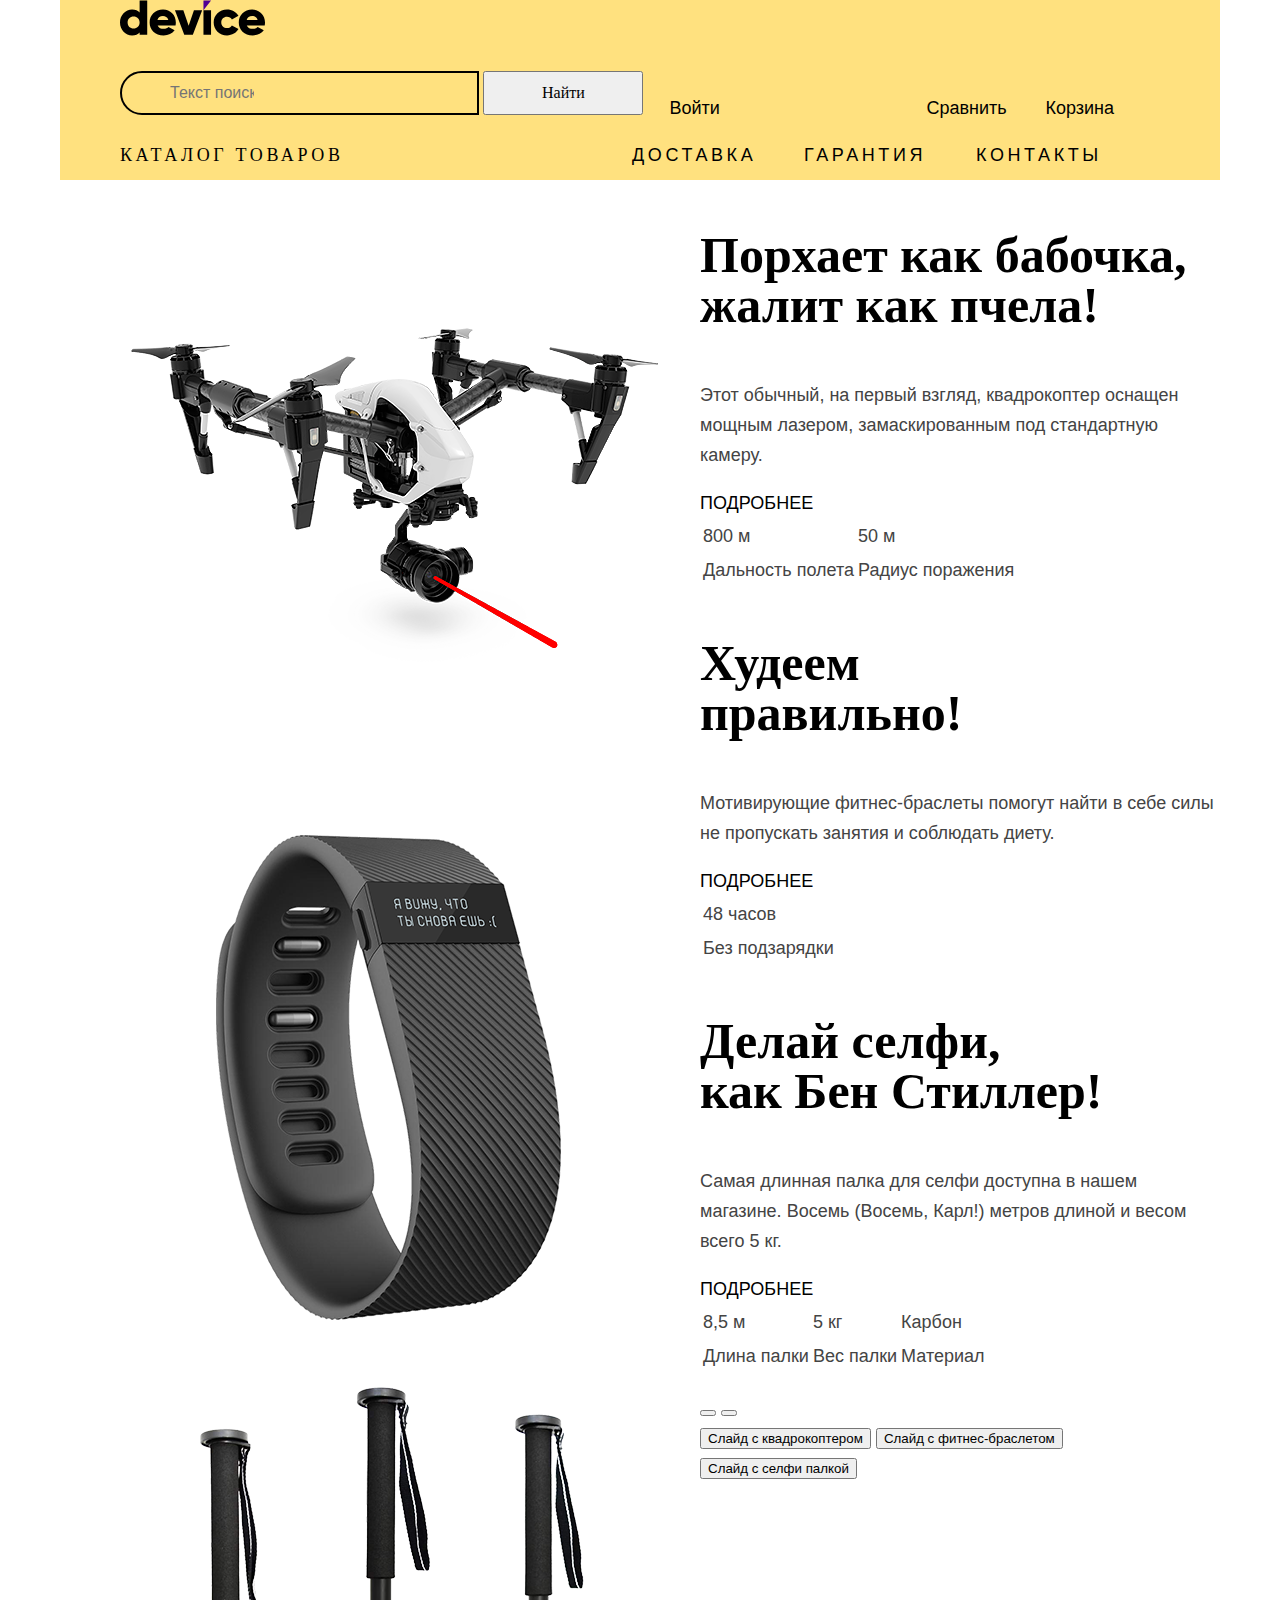
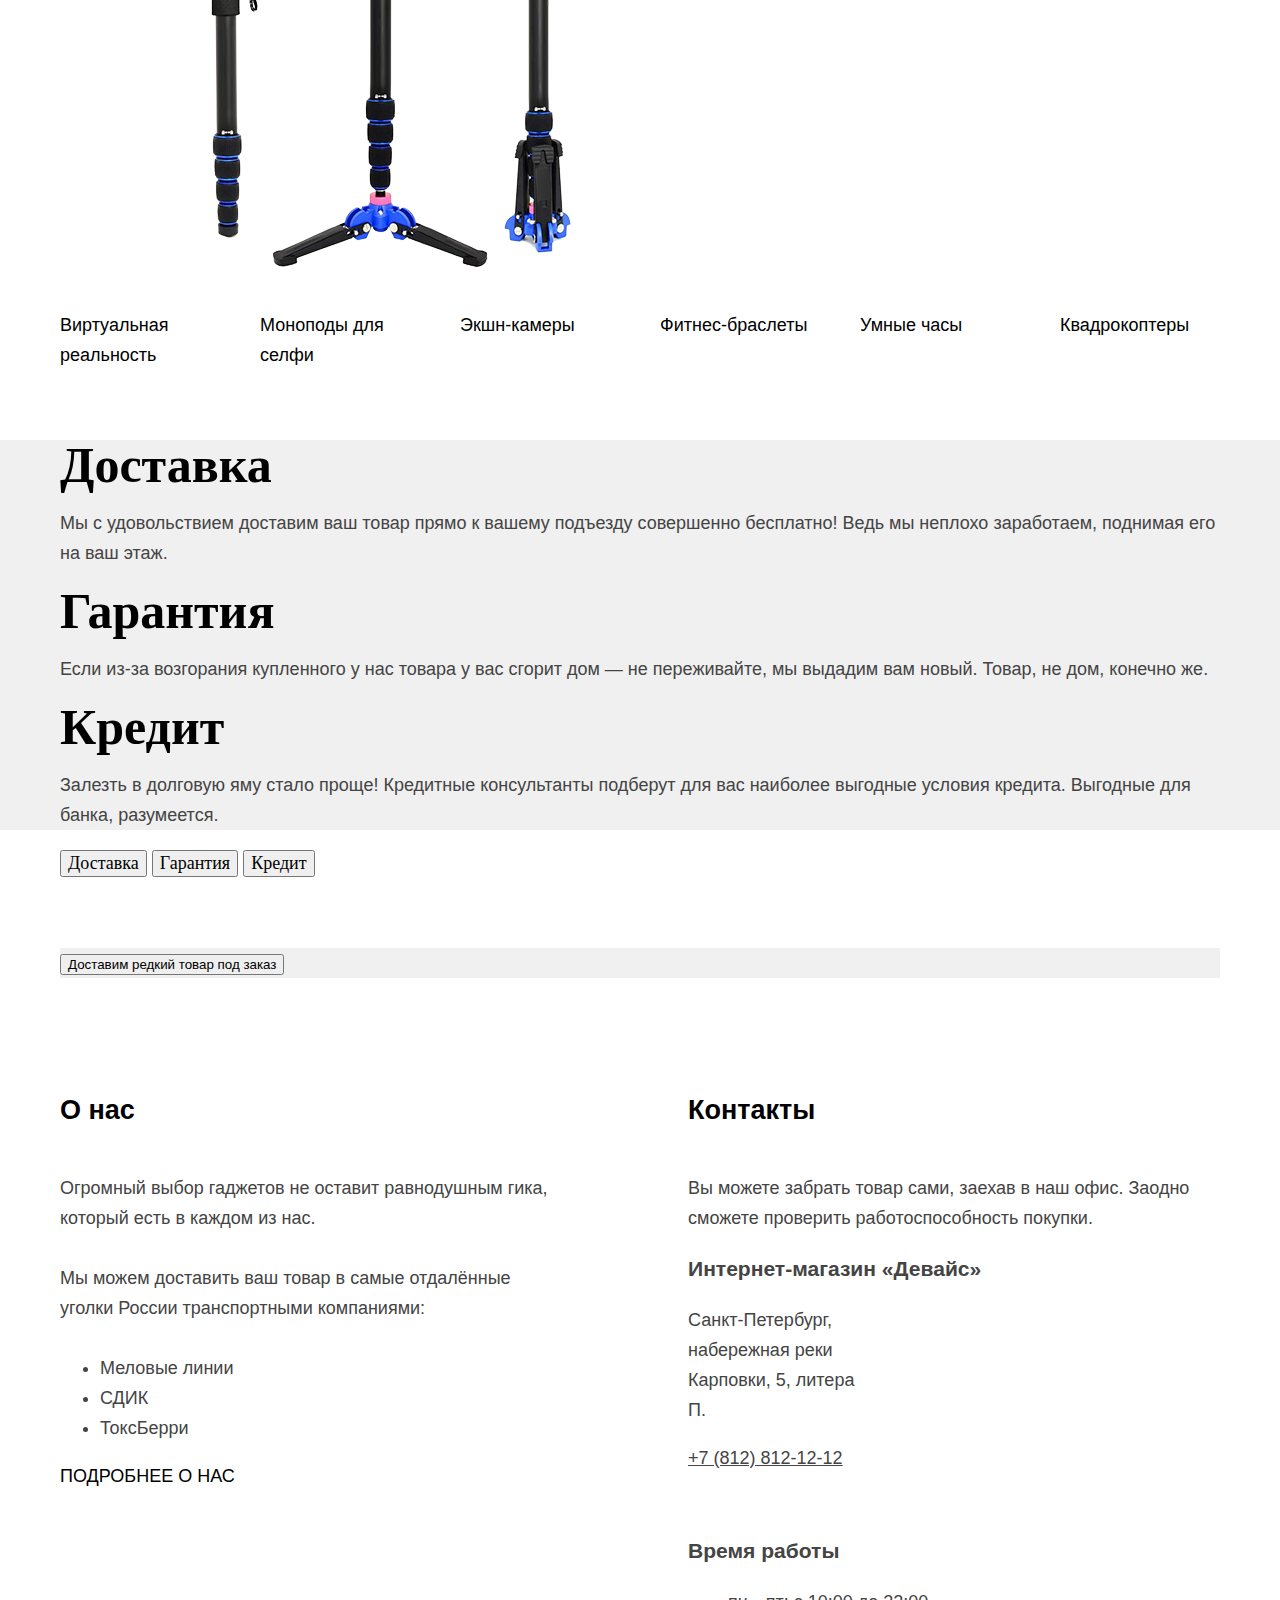
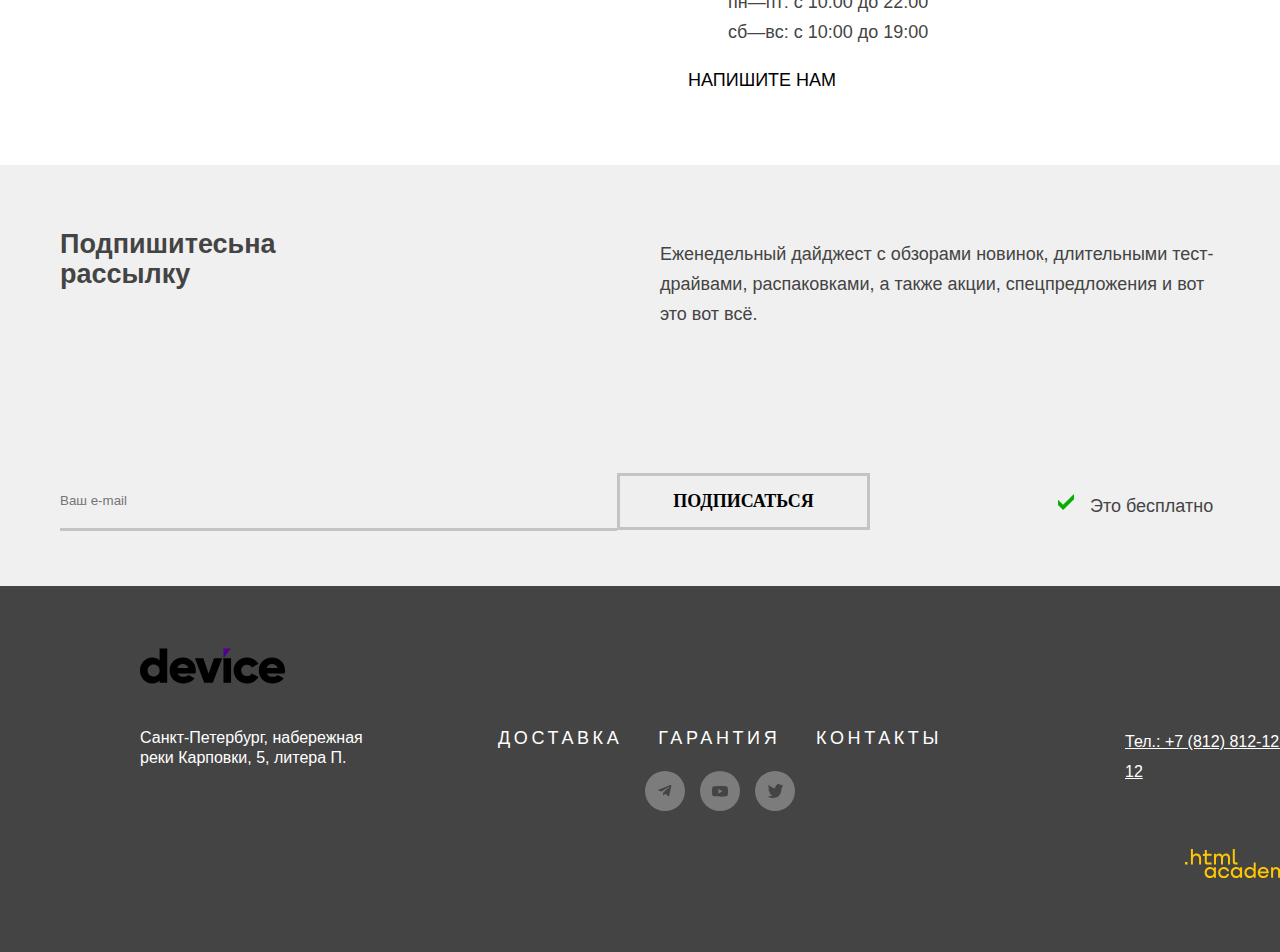
==== commit 8af99ec3: "Merge pull request #7 from Alina-Tubolceva/master" ====
--- a/index.html
+++ b/index.html
@@ -10,8 +10,9 @@
   <body>
     <header class="main_header">
       <nav class="main_navigation">
-        <a class="logo" href="#">
-          <img class="img_logo" src="./images/logo_device.svg" width="145" height="36" alt="Логотип компании device">
+        <a class="logo_header" href="#">
+          <img class="img_logo_header" src="./images/logo_device.svg" width="145" height="36"
+            alt="Логотип компании device">
         </a>
         <form class="main_search" action="https://echo.htmlacademy.ru/" method="post">
           <label class="visually_hidden" for="search">Введите текст</label>
@@ -19,32 +20,35 @@
           <button class="btn_search" type="submit">Найти</button>
         </form>
         <ul class="navigation_user">
-          <li class="navigation_item">
+          <li class="navigation_item get_link">
             <a class="navigation_link" href="#">Войти</a>
           </li>
-          <li class="navigation_item">
+          <li class="navigation_item contrast_link">
             <a class="navigation_link" href="#">Сравнить</a>
           </li>
-          <li class="navigation_item">
+          <li class="navigation_item basket_link">
             <a class="navigation_link" href="#">Корзина</a>
           </li>
         </ul>
-        <button class="dropdown_link ">Каталог товаров</button>
+
         <ul class="navigation_list">
-          <li class="navigation_item">
+          <li class="navigation_item dropdown_item">
+            <p class="dropdown_btn ">Каталог товаров</p>
+          </li>
+          <li class="navigation_item delivery_item">
             <a class="navigation_link" href="#">Доставка</a>
           </li>
-          <li class="navigation_item">
+          <li class="navigation_item guarantee_item">
             <a class="navigation_link" href="#">Гарантия</a>
           </li>
-          <li class="navigation_item">
+          <li class="navigation_item contacts_item">
             <a class="navigation_link" href="#">Контакты</a>
           </li>
         </ul>
       </nav>
     </header>
 
-    <main class="main_container main_index">
+    <main class="main_index">
       <h1 class="visually_hidden container">Интернет магазин «device»</h1>
       <section class="promo container">
         <h2 class="visually_hidden">Интересные предложения</h2>
@@ -211,33 +215,33 @@
           </ul>
           <a class="more" href="#">Напишите нам</a>
         </section>
-      </div>>
+      </div>
 
       <section class="mailing">
         <div class="container">
-          <h2 class="mailing_title">Подпишитесь
-            на рассылку</h2>
+          <h2 class="mailing_title">Подпишитесьна рассылку</h2>
           <p class="mailing_content">Еженедельный дайджест с обзорами новинок, длительными тест-драйвами, распаковками,
-            а также акции,
-            спецпредложения и вот это вот всё.</p>
+            а также акции, спецпредложения и вот это вот всё.</p>
         </div>
-        <div class="flex_container">
-          <form class="appointment_form" action="https://echo.htmlacademy.ru/" method="post">
+        <div class="grig_container_mailing">
+          <form class="appointment_form " action="https://echo.htmlacademy.ru/" method="post">
             <label class="visually_hidden" for="user_email">Ваш e-mail</label>
             <input class="email" type="email" name="user_email" id="user_email" placeholder="Ваш e-mail">
-            <button class="btn_subscribe" type="submit">Подписаться</button>
           </form>
+          <button class="btn_subscribe" type="submit">Подписаться</button>
+          <img class="tick" src="./images/tick.svg">
           <p class="free">Это бесплатно</p>
         </div>
       </section>
     </main>
 
     <footer class="page_footer">
-      <div class="flex_container">
+      <div class="footer_container">
         <section class="footer_address">
           <h2 class="visually_hidden">Наше росположение</h2>
-          <a class="logo" href="index.html">
-            <img class="img_logo" src="./images/logo_device.svg" width="145" height="36" alt="Логотип компании device">
+          <a class="logo_footer" href="index.html">
+            <img class="img_logo_footer" src="./images/logo_device.svg" width="145" height="36"
+              alt="Логотип компании device">
           </a>
           <address class="footer_contacts_address">
             <p class="about_text">Санкт-Петербург, набережная реки Карповки, 5, литера П.</p>
@@ -259,24 +263,25 @@
             </li>
             <li class="footer_advantages_item">
               <a class="advantages_link" href="#">
-                <span class="advantages_footerА">Контакты</span>
+                <span class="advantages_footer">Контакты</span>
               </a>
             </li>
           </ul>
           <ul class="footer_social_list">
             <li class="footer_social_item">
               <a class="social_link" href="https://t.me/htmlacademy">
-                <span class="visually_hidden">Телеграм</span>
+                <img class="img_footer" src="./images/footer/telegram.svg" alt="Телеграм">
               </a>
             </li>
             <li class="footer_social_item">
               <a class="social_link" href="https://www.youtube.com/user/htmlacademyru">
-                <span class="visually_hidden">Ютуб</span>
+                <img class="img_footer" src="./images/footer/youtube.svg" alt="Ютуб">
+
               </a>
             </li>
             <li class="footer_social_item">
               <a class="social_link" href="https://twitter.com/htmlacademy_ru">
-                <span class="visually_hidden">Твиттер</span>
+                <img class="img_footer" src="./images/footer/twitter.svg" alt="Твиттер">
               </a>
             </li>
           </ul>
@@ -287,7 +292,7 @@
           <address class="contacts_address">
             <a class="contacts_phone" href="tel:78128121212">Тел.: +7 (812) 812-12-12</a>
           </address>
-          <a class="logo" href="https://htmlacademy.ru/profile/id2011845">
+          <a class="logo_htmlacademy" href="https://htmlacademy.ru/profile/id2011845">
             <img class="img_logo" src="./images/logo_htmlacademy.svg" width="115" height="33"
               alt="Логотип html academy">
           </a>
--- a/styles/styles.css
+++ b/styles/styles.css
@@ -44,9 +44,41 @@
   width: 1160px;
 }
 
-.main_container {
-  flex-grow: 1;
-}
+.flex_container {
+  display: flex;
+  justify-content: space-between;
+  padding: 0;
+  margin: 0 auto;
+  width: 1160px;
+}
+
+.grig_container_mailing {
+  display: grid;
+  grid-template-columns: 557px 253px 204px 144px;
+  grid-template-rows: 57px;
+  padding: 0;
+  margin: 0 auto;
+  width: 1160px;
+}
+
+.grig_container_mailing:nth-child(3) {
+  align-items: center;
+}
+
+.visually_hidden {
+  position: absolute;
+  width: 1px;
+  height: 1px;
+  margin: -1px;
+  padding: 0;
+  border: 0;
+  clip: rect(0 0 0 0);
+  overflow: hidden;
+}
+
+
+
+/*header*/
 
 .main_header {
   width: 1160px;
@@ -56,30 +88,39 @@
 
 .main_navigation {
   display: flex;
-  width: 1040px;
+  flex-wrap: wrap;
+  padding: 0 60px;
   margin: 0 auto;
   background: #FFE17F;
   font-size: 16px;
   line-height: 20px;
 }
 
-.img_logo {
-  margin-bottom: 30px;
+.logo_header {
+  margin: 0 895px 30px 0;
+}
+
+.main_search {
+  margin: 0 26px 30px 0;
 }
 
 .product_search {
   box-sizing: border-box;
+  width: 359px;
   padding: 10px 208px 10px 48px;
   border: 2px solid #000000;
   border-radius: 50px 0 0 50px;
   font-family: inherit;
   font-size: 16px;
   line-height: 20px;
+  background-color: #FFE17F;
   color: #000000;
 }
 
 .btn_search {
+  width: 160px;
   padding: 10px 56px;
+  box-sizing: border-box;
   font-family: 'Rubik';
   font-size: 16px;
   line-height: 20px;
@@ -87,51 +128,89 @@
   color: #000000;
 }
 
+.navigation_user .navigation_link {
+  font-family: inherit;
+  font-size: 18px;
+  line-height: 30px;
+  color: #000000;
+}
+
+.navigation_list .navigation_link {
+  font-family: "Raleway", sans-serif;
+  line-height: 21px;
+  color: #000000;
+  text-transform: uppercase;
+}
+
+.navigation_link {
+  display: block;
+
+}
+
 .navigation_user {
-  width: 517px;
+  display: flex;
+  flex-wrap: wrap;
+  align-items: center;
   margin: 0;
   padding: 0;
   list-style-type: none;
 }
 
+.get_link {
+  width: 231px;
+  margin-right: 26px;
+}
+
+.contrast_link {
+  width: 83px;
+  margin-right: 36px;
+}
+
+.basket_link {
+  width: 74px;
+}
+
 .navigation_list {
-  width: 471px;
-  margin: 0;
-  padding: 0;
-  margin-left: auto;
+  display: flex;
+  flex-wrap: wrap;
+  align-items: center;
+  margin: 0;
+  margin-bottom: 14px;
+  padding: 0;
   list-style-type: none;
-}
-
-.dropdown_link {
-  width: 293px;
   font-family: 'Raleway';
   font-size: 18px;
   line-height: 21px;
-  text-transform: uppercase;
-  color: #000000;
-}
-
-.catalog_list {
-  display: flex;
-  align-items: flex-start;
-  flex-direction: row;
-  padding: 0;
-  gap: 40px;
-  width: 1160px;
-  height: 253px;
-  list-style-type: none;
-}
-
-.catalog_item {
-  width: 160px;
-}
-
-.flex_container {
-  display: flex;
-  justify-content: space-between;
-  padding: 0;
-  margin: 0 auto;
-  width: 1160px;
+  letter-spacing: 0.2em;
+  text-transform: uppercase;
+  color: #000000;
+}
+
+.dropdown_btn {
+  width: 236px;
+  margin: 0;
+  margin-right: 276px;
+  padding: 0;
+}
+
+.delivery_item {
+  width: 125px;
+  margin-right: 47px;
+}
+
+.guarantee_item {
+  width: 121px;
+  margin-right: 51px;
+}
+
+.contacts_item {
+  width: 128px;
+}
+
+/*main*/
+
+.main_index {
+  flex-grow: 1;
 }
 
 .img_promo {
@@ -141,8 +220,52 @@
   margin: 0 40px 0 0;
 }
 
+.catalog_list {
+  display: flex;
+  align-items: flex-start;
+  flex-direction: row;
+  padding: 0;
+  gap: 40px;
+  list-style-type: none;
+  margin-top: 70px;
+}
+
+.catalog_item {
+  width: 160px;
+}
+
+.advantages {
+  background: #F0F0F0;
+}
+
+.slider_advantages {
+  padding: 0;
+  margin: 0;
+  margin-top: 70px;
+}
+
+.title_advantages {
+  font-family: 'Raleway';
+  font-size: 50px;
+  line-height: 50px;
+  margin: 0;
+  color: #000000;
+}
+
+
+.order {
+  background: #F0F0F0;
+  margin-top: 70px;
+}
+
 .about {
   width: 520px;
+  margin-top: 70px;
+}
+
+.contacts {
+  width: 532px;
+  margin-top: 70px;
 }
 
 .about_title {
@@ -161,10 +284,6 @@
   margin: 0 131px 30px 0;
 }
 
-.contacts {
-  width: 532px;
-}
-
 .contacts_title {
   width: 256px;
   margin: 47px 276px 48px 0;
@@ -173,6 +292,9 @@
 
 .mailing {
   background: #F0F0F0;
+  margin-top: 70px;
+  padding-bottom: 56px;
+
 }
 
 .mailing_title {
@@ -196,30 +318,33 @@
 .email {
   width: 557px;
   height: 55px;
-  margin: 0 0 56px 0;
+  padding: 0;
+  margin: 0;
+  border: none;
+  border-bottom: 3px solid #C4C4C4;
+  background-color: #F0F0F0;
+}
+
+.btn_subscribe {
+  padding: 0;
+  font-family: 'Raleway';
+  font-weight: 800;
+  font-size: 18px;
+  line-height: 21px;
+  text-transform: uppercase;
+  border: 3px solid #C4C4C4;
+}
+
+.tick {
+  width: 16px;
+  height: 16px;
+  margin: auto;
+  padding-left: 188px;
 }
 
 .free {
   width: 160px;
-}
-
-.footer_address {
-  width: 239px;
-  margin: 62px 119px 77px 0;
-}
-
-.footer_social {
-  width: 444px;
-  margin: 137px 183px 61px 0;
-}
-
-.footer_contacts {
-  width: 175px;
-  margin: 140px 140px 65px 0;
-}
-
-.contacts_address {
-  width: 175px;
+  padding-left: 16px;
 }
 
 .catalog_products {
@@ -236,48 +361,21 @@
   width: 320px;
 }
 
-.catalog_right_column {
+.catalog_container {
   width: 840px;
-}
-
-.catalog_filter_list {
-  list-style-type: none;
+  background-color: #FFFFFF;
 }
 
 address {
   font-style: normal;
 }
 
-.about_text {
-  font-size: 16px;
-  line-height: 20px;
-  color: #FFFFFF;
-}
-
-.footer_contacts .contacts_phone {
-  font-family: inherit;
-  font-size: 16px;
-  line-height: 20px;
-  color: #ffffff;
-  background-color: #444444;
-}
-
 a:not(.contacts_phone) {
   text-decoration: none;
 }
 
-.navigation_user,
-.navigation_link {
-  font-family: inherit;
-  color: #000000;
-}
-
-.navigation_list,
-.navigation_link {
-  font-family: "Raleway", sans-serif;
-  line-height: 21px;
-  color: #000000;
-  text-transform: uppercase;
+li:not(.company_item) {
+  list-style-type: none;
 }
 
 .slogan_promo {
@@ -310,11 +408,98 @@
   line-height: 21px;
 }
 
-.title_advantages {
-  font-family: 'Raleway';
-  font-size: 50px;
-  line-height: 50px;
-  color: #000000;
+
+
+.product_card_link {
+  font-family: inherit;
+  font-size: 18px;
+  line-height: 20px;
+  color: #000000;
+}
+
+
+
+/*footer*/
+
+.page_footer {
+  background: #444444;
+}
+
+.footer_container {
+  display: flex;
+  margin: 0 auto;
+  width: 1160px;
+  padding: 0 140px 61px 140px;
+}
+
+.img_logo_footer {
+  margin-top: 62px;
+  margin-bottom: 35px;
+}
+
+.about_text {
+  width: 239px;
+  margin: 0;
+  margin-right: 119px;
+  font-size: 16px;
+  line-height: 20px;
+  color: #FFFFFF;
+}
+
+.footer_advantages_list {
+  display: flex;
+  justify-content: space-between;
+  width: 444px;
+  padding: 0;
+  margin: 0;
+  text-transform: uppercase;
+  letter-spacing: 0.2em;
+  margin-top: 137px;
+  margin-right: 183px;
+}
+
+.advantages_link {
+  font-family: "Raleway", sans-serif;
+  line-height: 21px;
+  color: #ffffff;
+}
+
+.footer_social_list {
+  display: flex;
+  flex-wrap: wrap;
+  padding: 0;
+  padding-left: 147px;
+}
+
+.footer_social_item {
+  width: 40px;
+  margin-right: 15px;
+  margin-bottom: 15px;
+}
+
+.footer_social_item:nth-child(3n) {
+  margin-right: 0;
+}
+
+.footer_contacts {
+  display: flex;
+  flex-direction: column;
+  align-items: flex-end;
+  width: 175px;
+  margin-top: 140px;
+}
+
+.footer_contacts .contacts_phone {
+  font-family: inherit;
+  font-size: 16px;
+  line-height: 20px;
+  color: #ffffff;
+  background-color: #444444;
+}
+
+.contacts_address {
+  width: 175px;
+  margin-bottom: 63px;
 }
 
 .contacts_phone {
@@ -323,17 +508,26 @@
   font-style: normal;
 }
 
-.advantages_link {
-  font-family: "Raleway", sans-serif;
-  line-height: 21px;
-  color: #ffffff;
-}
-
-.social_link {
-  font-family: "Raleway", sans-serif;
-  line-height: 21px;
-  color: #ffffff;
-  background-color: #444444;
+/*catalog*/
+
+.main_inner {
+  flex-grow: 1;
+}
+
+.main_container {
+  width: 1079px;
+  margin: 0 auto;
+  padding: 35px 21px 35px 60px;
+}
+
+.breadcrumbs {
+  display: flex;
+  margin: 0;
+  padding: 0;
+}
+
+.breadcrumbs_item:not(:last-child) {
+  padding-right: 16px;
 }
 
 .breadcrumbs_link {
@@ -343,44 +537,12 @@
   color: #000000;
 }
 
-.product_card_link {
-  font-family: inherit;
-  font-size: 18px;
-  line-height: 20px;
-  color: #000000;
-}
-
-.number_link {
-  font-family: inherit;
-  font-size: 16px;
-  line-height: 20px;
-  color: #444444;
-}
-
-.advantages {
-  background: #F0F0F0;
-}
-
-.order {
-  background: #F0F0F0;
-}
-
-
-.page_footer {
-  background: #444444;
-}
-
 .product_list {
+  margin: 0;
+  padding: 70px 40px 44px 40px;
   background: #ffffff;
 }
 
-.title_filter {
-  font-family: "Raleway", sans-serif;
-  font-size: 16px;
-  line-height: 19px;
-  color: #000000;
-  text-transform: uppercase;
-}
 
 .label_color {
   font-size: 16px;
@@ -400,6 +562,43 @@
   color: #000000;
   font-weight: 700;
 }
+
+.sort_container {
+  display: flex;
+  align-items: center;
+  justify-content: center;
+  padding: 20px 40px;
+  background-color: #F0F0F0;
+}
+
+.title_sort {
+  margin: 0;
+  margin-right: 206px;
+  font-family: "Raleway", sans-serif;
+  font-size: 16px;
+  line-height: 19px;
+  letter-spacing: 0.2em;
+  color: #000000;
+  text-transform: uppercase;
+}
+
+.select_control {
+  margin-right: 206px;
+  width: 141px;
+}
+
+.sort_popular {
+  display: flex;
+  margin: 0;
+  padding: 0;
+}
+
+.first_popular,
+.first_no_popular {
+  width: 30px;
+  height: 30px;
+}
+
 
 .inner_header_title {
   font-family: "Raleway", sans-serif;
@@ -425,10 +624,53 @@
   border: 3px solid #E5E5E5;
 }
 
+.pagination_container {
+  display: flex;
+  margin: 0 40px;
+  background-color: #EBEBEB;
+}
+
+.number_pagination {
+  display: flex;
+  margin: 0;
+  padding: 0;
+}
+
+.btn_item {
+  padding: 25px;
+}
+
+.back {
+  margin-right: 145px;
+  width: 78px;
+}
+
+.forward {
+  margin-left: 145px;
+  width: 91px;
+}
+
+.number_item {
+  width: 40px;
+  display: flex;
+  align-items: center;
+  justify-content: center;
+}
+
+.number_link {
+  font-family: inherit;
+  font-size: 16px;
+  line-height: 20px;
+  text-align: center;
+  color: #444444;
+  opacity: 0.3;
+}
+
 .pagination {
   font-family: "Raleway", sans-serif;
   line-height: 21px;
   align-items: center;
-  text-transform: uppercase;
-  color: #000000;
-}
+  letter-spacing: 0.2em;
+  text-transform: uppercase;
+  color: #000000;
+}
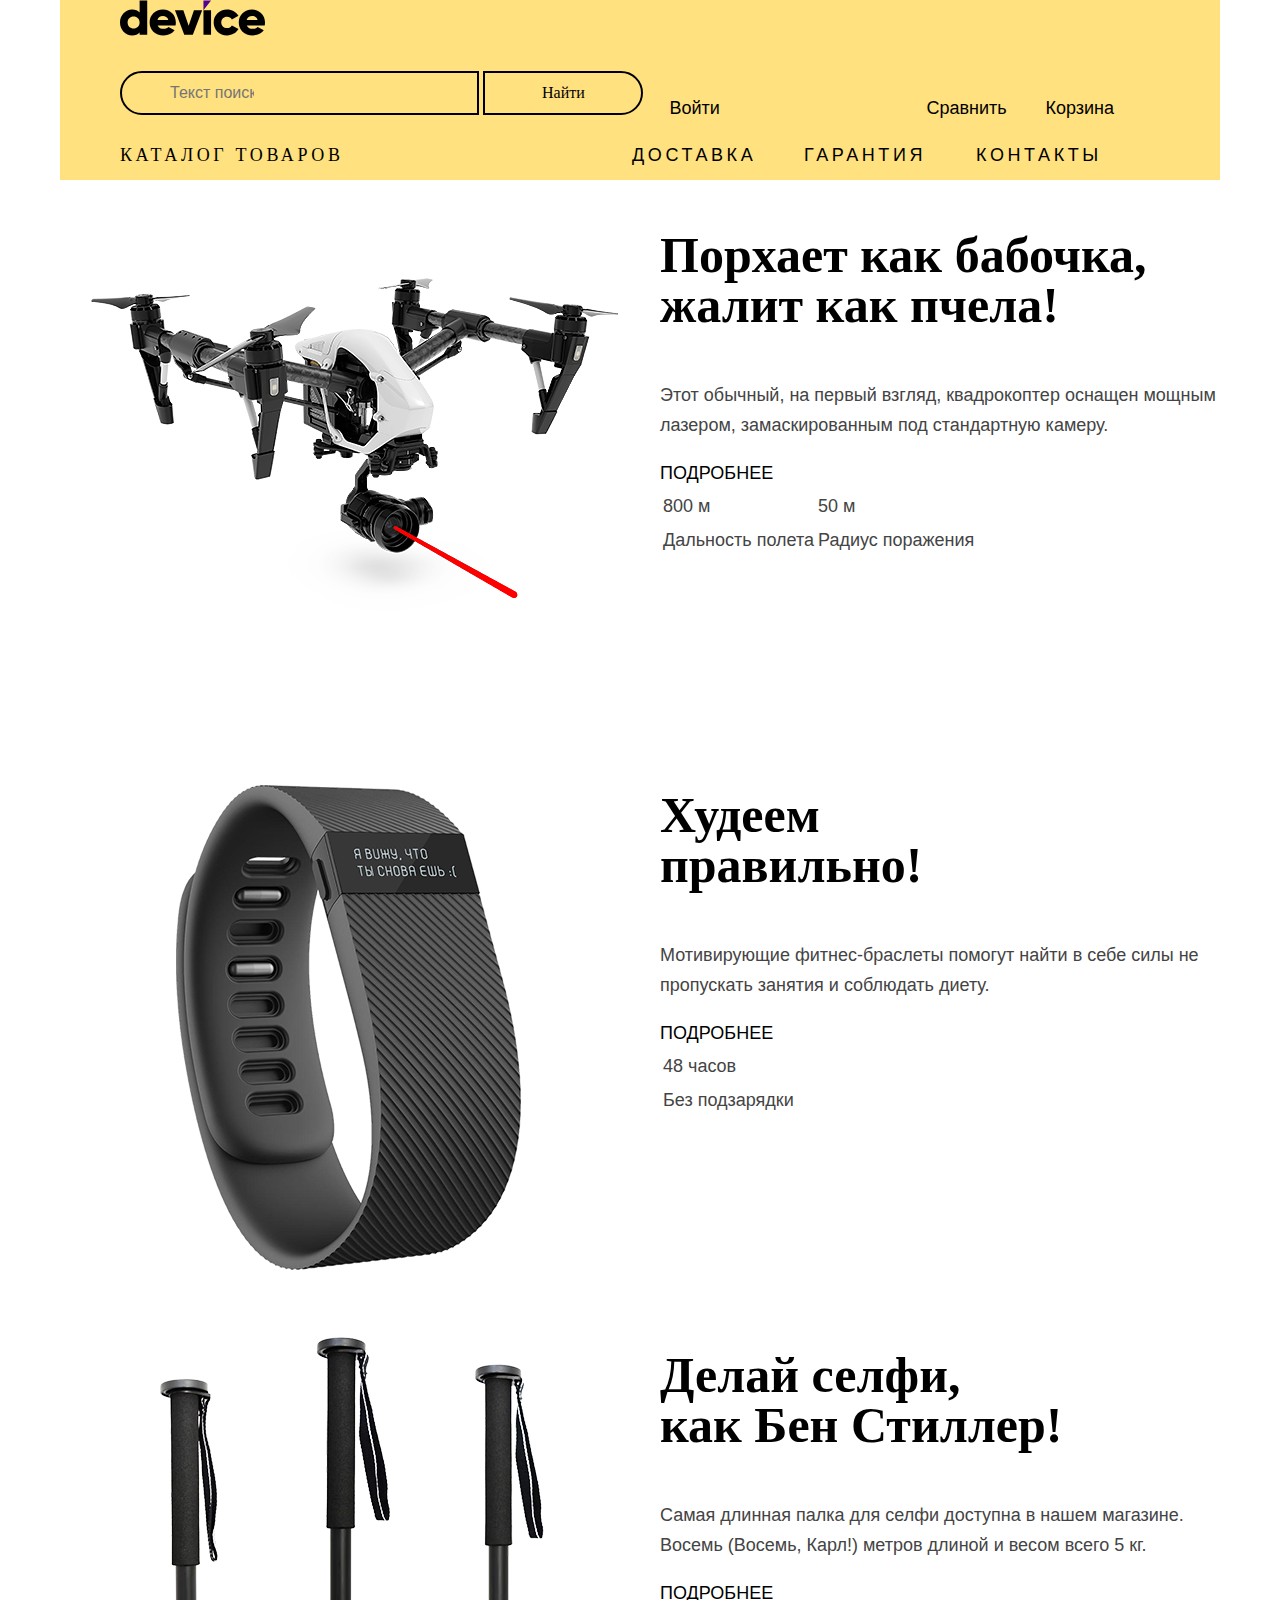
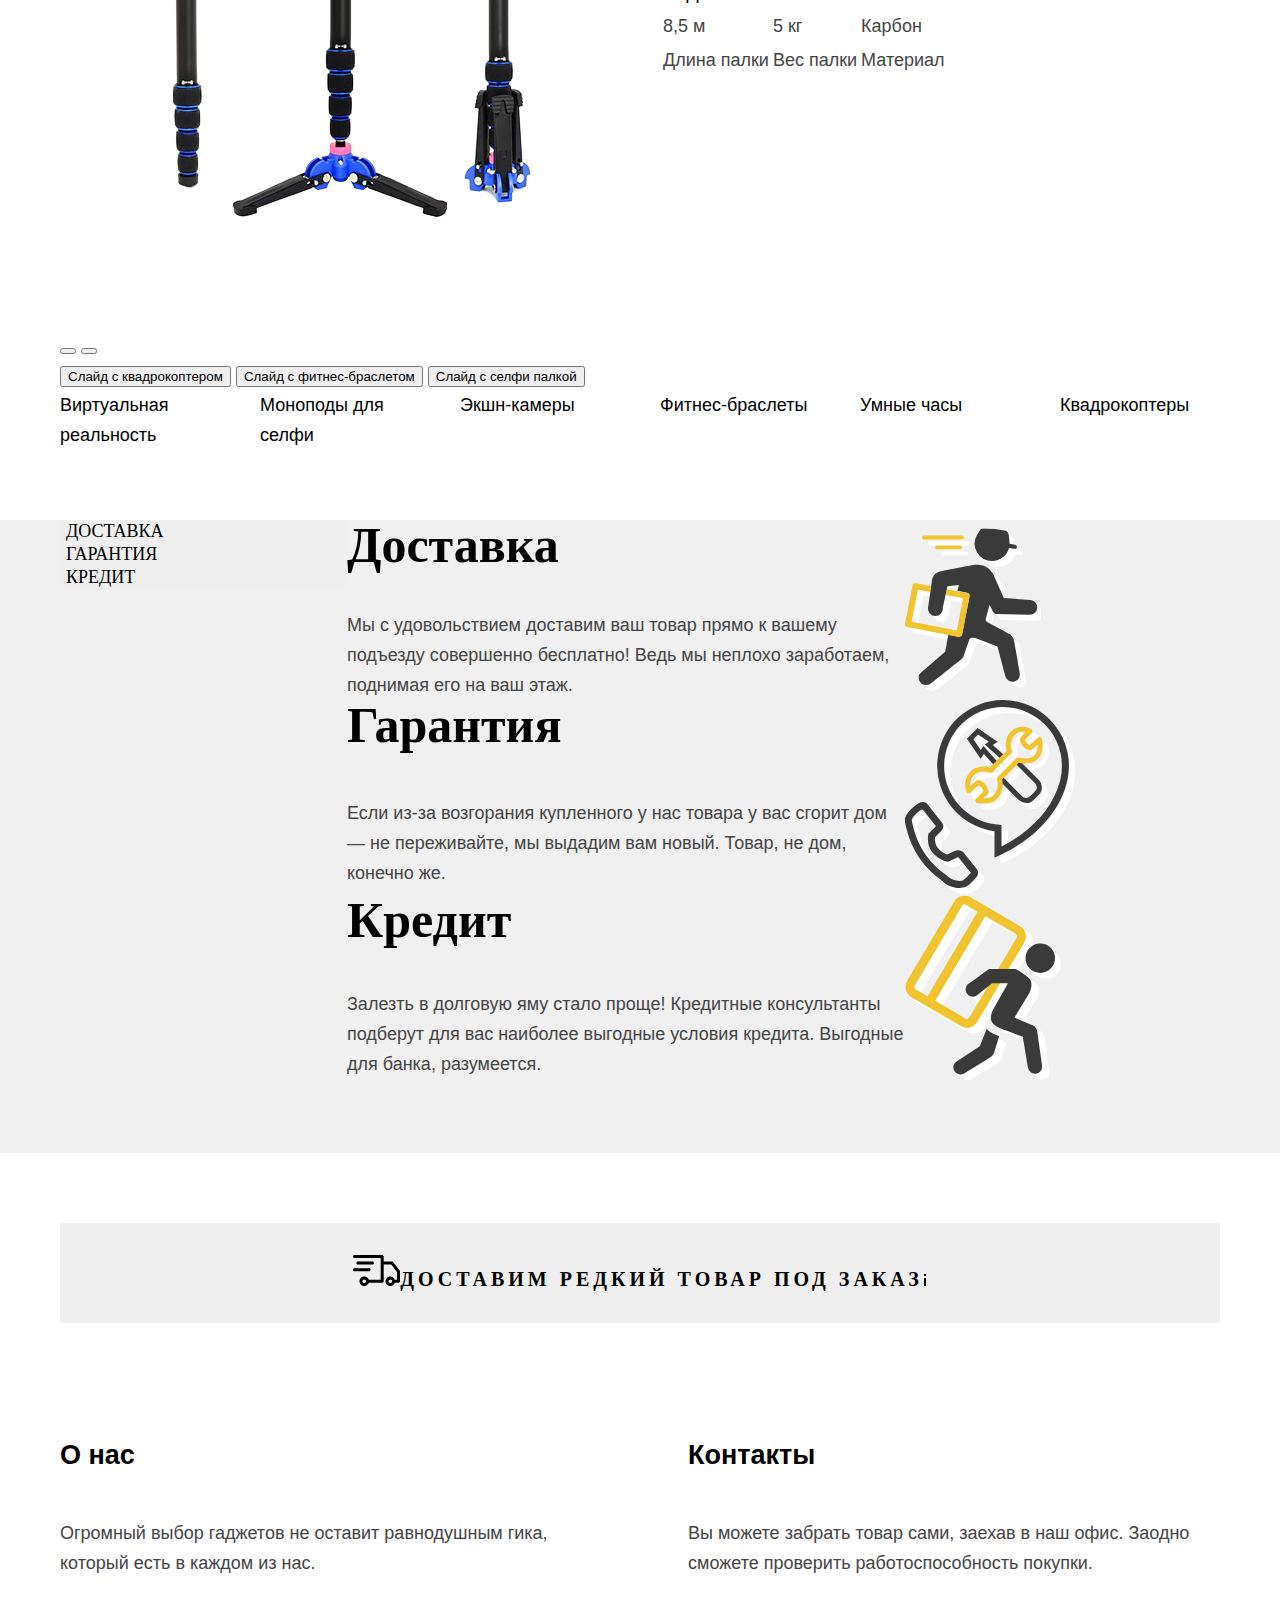
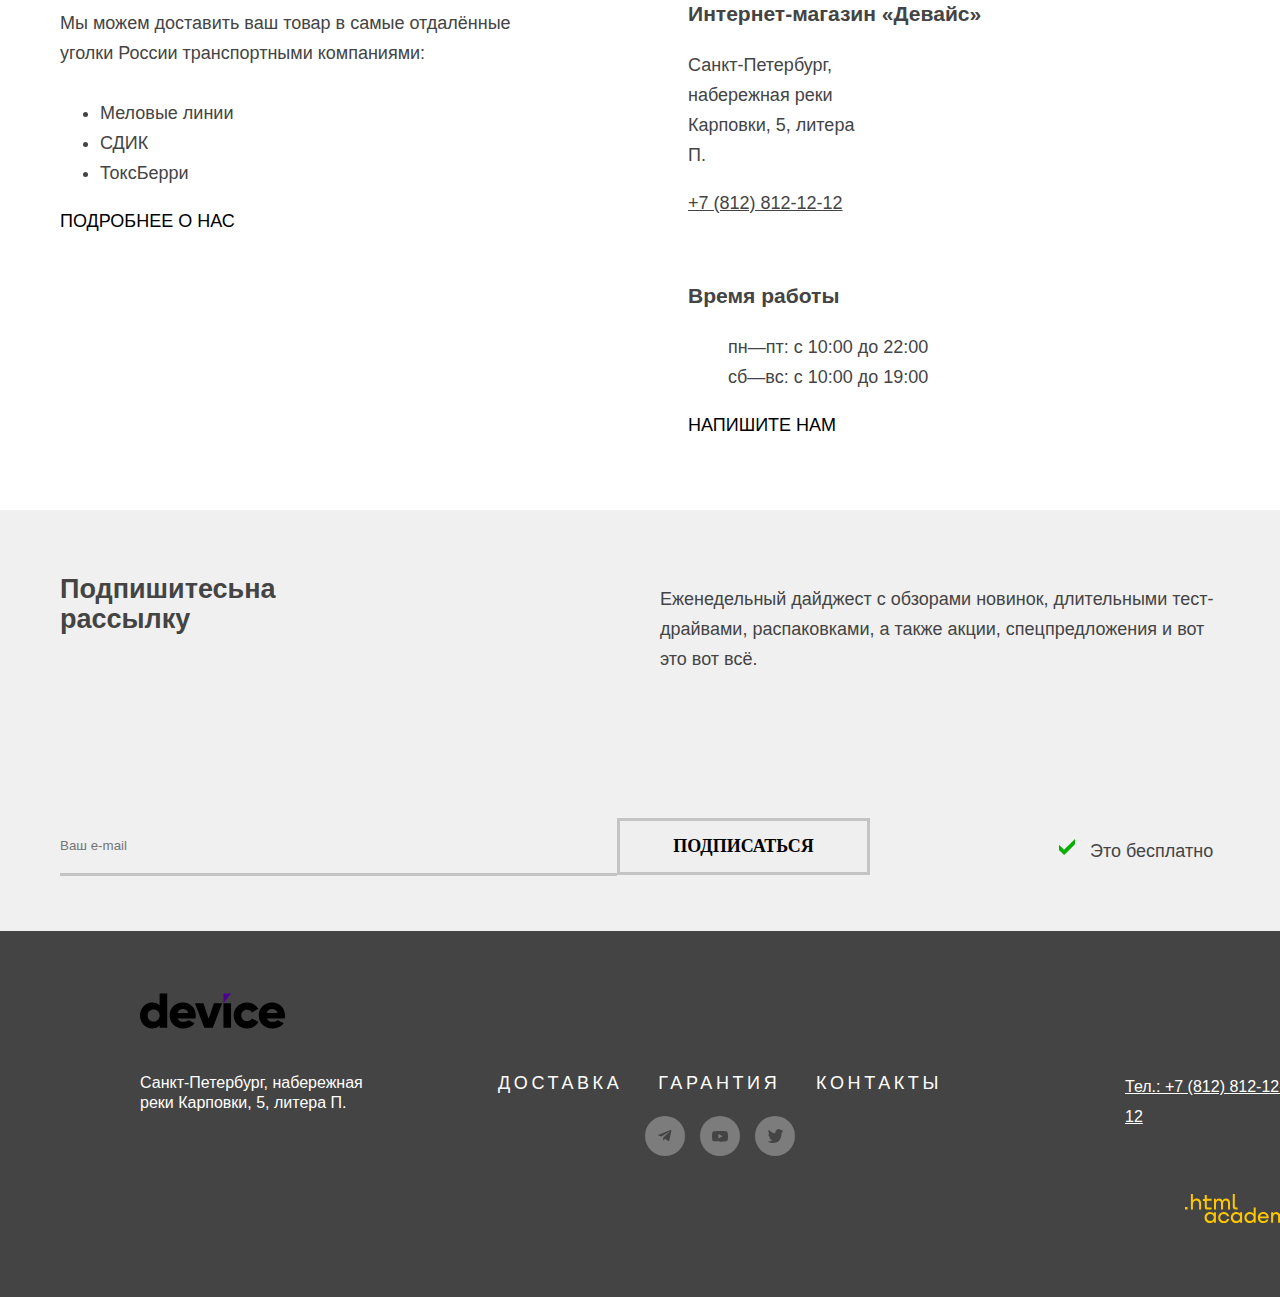
==== commit 164c3db6: "Merge cde34af0b729145c0ba7fbdaf8c478387a1b3447 into 8af99ec3382dba6d67e9801bcbf621562a766a9f" ====
--- a/index.html
+++ b/index.html
@@ -150,39 +150,46 @@
       </ul>
 
       <section class="advantages">
-        <div class="container">
+        <div class="flex_container_advantages">
+          <div class="advantages_container">
+            <button type="button" class="btn_advanteges">Доставка</button>
+            <button type="button" class="btn_advanteges">Гарантия</button>
+            <button type="button" class="btn_advanteges">Кредит</button>
+          </div>
+
           <h2 class="visually_hidden">Наши преимущества</h2>
           <ul class="slider_advantages">
-            <li class="slider_item">
+            <li class="advantages_item">
               <h3 class="title_advantages">Доставка</h3>
-              <p>Мы с удовольствием доставим ваш товар прямо к вашему подъезду совершенно бесплатно! Ведь мы неплохо
+              <p class="text_advantages">Мы с удовольствием доставим ваш товар прямо к вашему подъезду совершенно
+                бесплатно! Ведь мы неплохо
                 заработаем, поднимая его на ваш этаж.</p>
-            </li>
-            <li class="slider_item">
+              <img class="img_delivery" src="./images/advantages/delivery.svg">
+            </li>
+            <li class="advantages_item">
               <h3 class="title_advantages">Гарантия</h3>
-              <p>Если из-за возгорания купленного у нас товара у вас сгорит дом — не переживайте, мы выдадим вам новый.
+              <p class="text_advantages">Если из-за возгорания купленного у нас товара у вас сгорит дом — не
+                переживайте, мы выдадим вам новый.
                 Товар,
                 не дом, конечно же.</p>
-            </li>
-            <li class="slider_item">
+              <img class="img_warranty" src="./images/advantages/warranty.svg">
+            </li>
+            <li class="advantages_item">
               <h3 class="title_advantages">Кредит</h3>
-              <p>Залезть в долговую яму стало проще! Кредитные консультанты подберут для вас наиболее выгодные условия
+              <p class="text_advantages">Залезть в долговую яму стало проще! Кредитные консультанты подберут для вас
+                наиболее выгодные условия
                 кредита.
                 Выгодные для банка, разумеется.</p>
+              <img class="img_credit" src="./images/advantages/credit.svg">
             </li>
           </ul>
         </div>
       </section>
 
-      <div class="advantages_container container">
-        <button type="button" class="btn_advanteges">Доставка</button>
-        <button type="button" class="btn_advanteges">Гарантия</button>
-        <button type="button" class="btn_advanteges">Кредит</button>
-      </div>
-
       <section class="order container">
         <h2 class="visually_hidden">Доставка под заказ</h2>
-        <button type="button" class="btn_order">Доставим редкий товар под заказ</button>
+        <button type="button" class="btn_order">
+          <img class="img_car" src="./images/order/car.svg">Доставим редкий товар под заказ<img class="img_i" src="./images/order/i.svg"></button>
       </section>
 
       <div class="flex_container">
@@ -223,7 +230,7 @@
           <p class="mailing_content">Еженедельный дайджест с обзорами новинок, длительными тест-драйвами, распаковками,
             а также акции, спецпредложения и вот это вот всё.</p>
         </div>
-        <div class="grig_container_mailing">
+        <div class="grid_container_mailing">
           <form class="appointment_form " action="https://echo.htmlacademy.ru/" method="post">
             <label class="visually_hidden" for="user_email">Ваш e-mail</label>
             <input class="email" type="email" name="user_email" id="user_email" placeholder="Ваш e-mail">
--- a/styles/styles.css
+++ b/styles/styles.css
@@ -52,17 +52,22 @@
   width: 1160px;
 }
 
-.grig_container_mailing {
+.flex_container_advantages {
+  display: flex;
+  padding: 0;
+  margin: 0 auto;
+  width: 1160px;
+  background-color: #F0F0F0;
+  margin-bottom: 70px;
+}
+
+.grid_container_mailing {
   display: grid;
   grid-template-columns: 557px 253px 204px 144px;
   grid-template-rows: 57px;
   padding: 0;
   margin: 0 auto;
   width: 1160px;
-}
-
-.grig_container_mailing:nth-child(3) {
-  align-items: center;
 }
 
 .visually_hidden {
@@ -121,11 +126,14 @@
   width: 160px;
   padding: 10px 56px;
   box-sizing: border-box;
+  border: 2px solid #000000;
+  border-radius: 0 50px 50px 0;
   font-family: 'Rubik';
   font-size: 16px;
   line-height: 20px;
   text-align: center;
   color: #000000;
+  background-color: #FFE17F;
 }
 
 .navigation_user .navigation_link {
@@ -213,6 +221,18 @@
   flex-grow: 1;
 }
 
+.promo {
+  margin-bottom: 70px;
+}
+
+.promo_slider {
+  display: grid;
+  grid-template-columns: 1160px;
+  grid-template-rows: repeat(3, 560px);
+  margin: 0;
+  padding: 0;
+}
+
 .img_promo {
   float: left;
   width: 560px;
@@ -227,7 +247,7 @@
   padding: 0;
   gap: 40px;
   list-style-type: none;
-  margin-top: 70px;
+  margin-bottom: 70px;
 }
 
 .catalog_item {
@@ -238,10 +258,42 @@
   background: #F0F0F0;
 }
 
+.advantages_container {
+  display: flex;
+  flex-direction: column;
+}
+
+.btn_advanteges {
+  display: flex;
+  border: none;
+  text-transform: uppercase;
+  width: 287px;
+  align-items: flex-start;
+
+}
+
 .slider_advantages {
   padding: 0;
   margin: 0;
-  margin-top: 70px;
+  margin-bottom: 70px;
+}
+
+.advantages_item {
+  display: grid;
+  grid-template-columns: 1fr 171px;
+  grid-template-rows: 1fr 1fr;
+  width: 729px;
+}
+
+.img_delivery,
+.img_warranty,
+.img_credit {
+  grid-column-start: 2;
+  grid-column-end: 3;
+  grid-row-start: 1;
+  grid-row-end: 3;
+  margin: auto;
+  margin-left: 0;
 }
 
 .title_advantages {
@@ -252,20 +304,55 @@
   color: #000000;
 }
 
+.text_advantages {
+  width: 475;
+  margin: 0;
+}
+
+.img_delivery {
+  width: 136px;
+  height: 164px;
+}
+
+.img_warranty {
+  width: 171px;
+  height: 195px;
+}
+
+.img_credit {
+  width: 156px;
+  height: 188px;
+}
+
+.btn_order {
+  width: 1160px;
+  height: 100px;
+  padding: 0;
+  border: none;
+  font-family: 'Raleway';
+  font-weight: 800;
+  font-size: 20px;
+  line-height: 23px;
+  text-align: center;
+  letter-spacing: 0.2em;
+  text-transform: uppercase;
+}
+
+.img_car {}
 
 .order {
   background: #F0F0F0;
-  margin-top: 70px;
+  margin-bottom: 70px;
 }
 
 .about {
   width: 520px;
-  margin-top: 70px;
+  margin-bottom: 70px;
 }
 
 .contacts {
   width: 532px;
-  margin-top: 70px;
+  margin-bottom: 70px;
 }
 
 .about_title {
@@ -292,7 +379,6 @@
 
 .mailing {
   background: #F0F0F0;
-  margin-top: 70px;
   padding-bottom: 56px;
 
 }
@@ -326,7 +412,8 @@
 }
 
 .btn_subscribe {
-  padding: 0;
+  width: 253px;
+  padding: 0 auto;
   font-family: 'Raleway';
   font-weight: 800;
   font-size: 18px;
@@ -339,11 +426,11 @@
   width: 16px;
   height: 16px;
   margin: auto;
-  padding-left: 188px;
+  padding-left: 189px;
 }
 
 .free {
-  width: 160px;
+  width: 128px;
   padding-left: 16px;
 }
 
@@ -355,6 +442,11 @@
   display: flex;
   margin: 0 auto;
   width: 1160px;
+}
+
+.filter_container {
+  display: flex;
+  flex-direction: column;
 }
 
 .catalog_filter {
@@ -410,12 +502,6 @@
 
 
 
-.product_card_link {
-  font-family: inherit;
-  font-size: 18px;
-  line-height: 20px;
-  color: #000000;
-}
 
 
 
@@ -538,11 +624,42 @@
 }
 
 .product_list {
+  display: grid;
+  grid-template-columns: repeat(2, 360px);
+  gap: 44px 40px;
   margin: 0;
   padding: 70px 40px 44px 40px;
   background: #ffffff;
 }
 
+.product_card {
+  display: grid;
+  grid-template-columns: 360px;
+  grid-template-rows: 380px 40px;
+
+}
+
+.product_card_image {
+  margin-bottom: 32px;
+}
+
+.product_card_link {
+  display: flex;
+  justify-content: space-between;
+  align-items: flex-start;
+  font-family: inherit;
+  font-size: 18px;
+  line-height: 20px;
+  color: #000000;
+}
+
+.product_card_title {
+  width: 226px;
+  letter-spacing: -0.02em;
+}
+
+.product_card_price {
+}
 
 .label_color {
   font-size: 16px;
@@ -613,6 +730,8 @@
 }
 
 .button_show_more {
+  width: 760px;
+  height: 55px;
   font-family: "Raleway", sans-serif;
   font-size: 16px;
   line-height: 19px;
@@ -624,16 +743,11 @@
   border: 3px solid #E5E5E5;
 }
 
-.pagination_container {
-  display: flex;
-  margin: 0 40px;
+.number_pagination {
+  display: flex;
+  margin: 0 40px 78px 40px;
+  padding: 0;
   background-color: #EBEBEB;
-}
-
-.number_pagination {
-  display: flex;
-  margin: 0;
-  padding: 0;
 }
 
 .btn_item {
